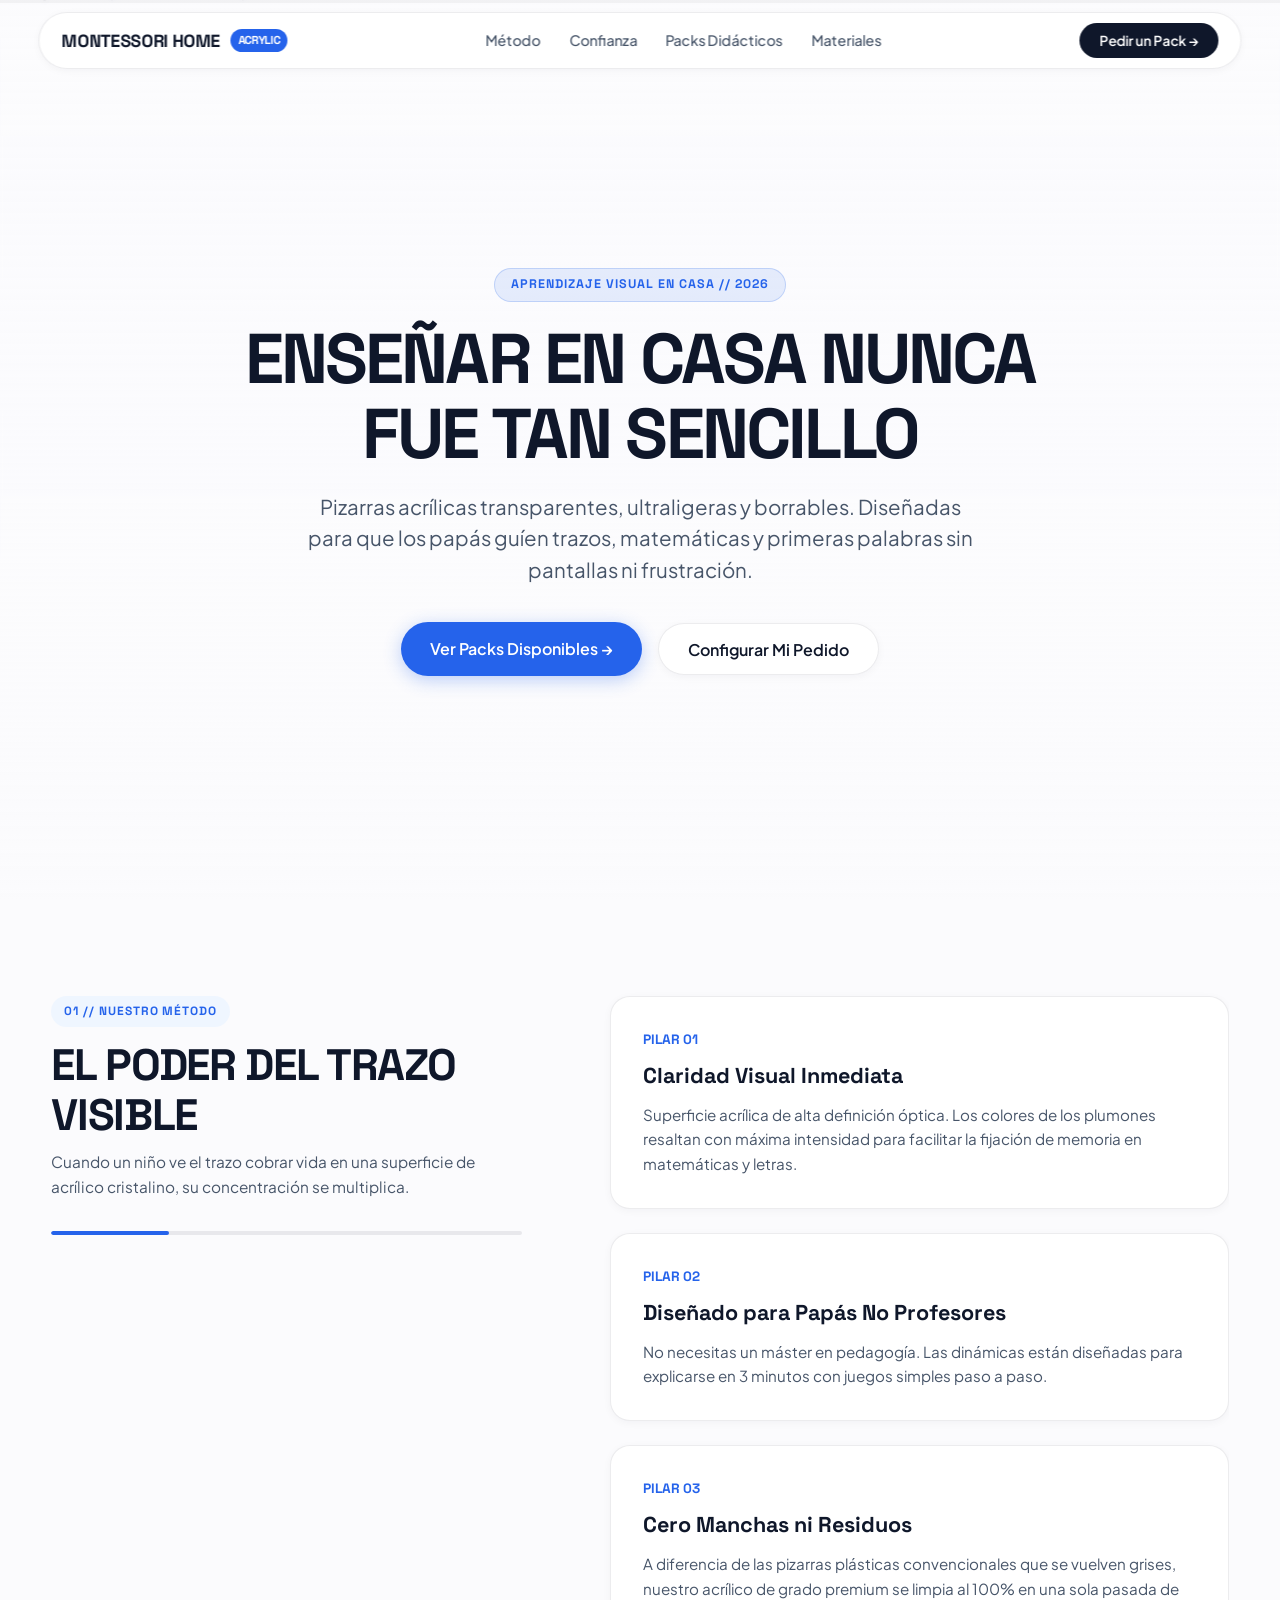
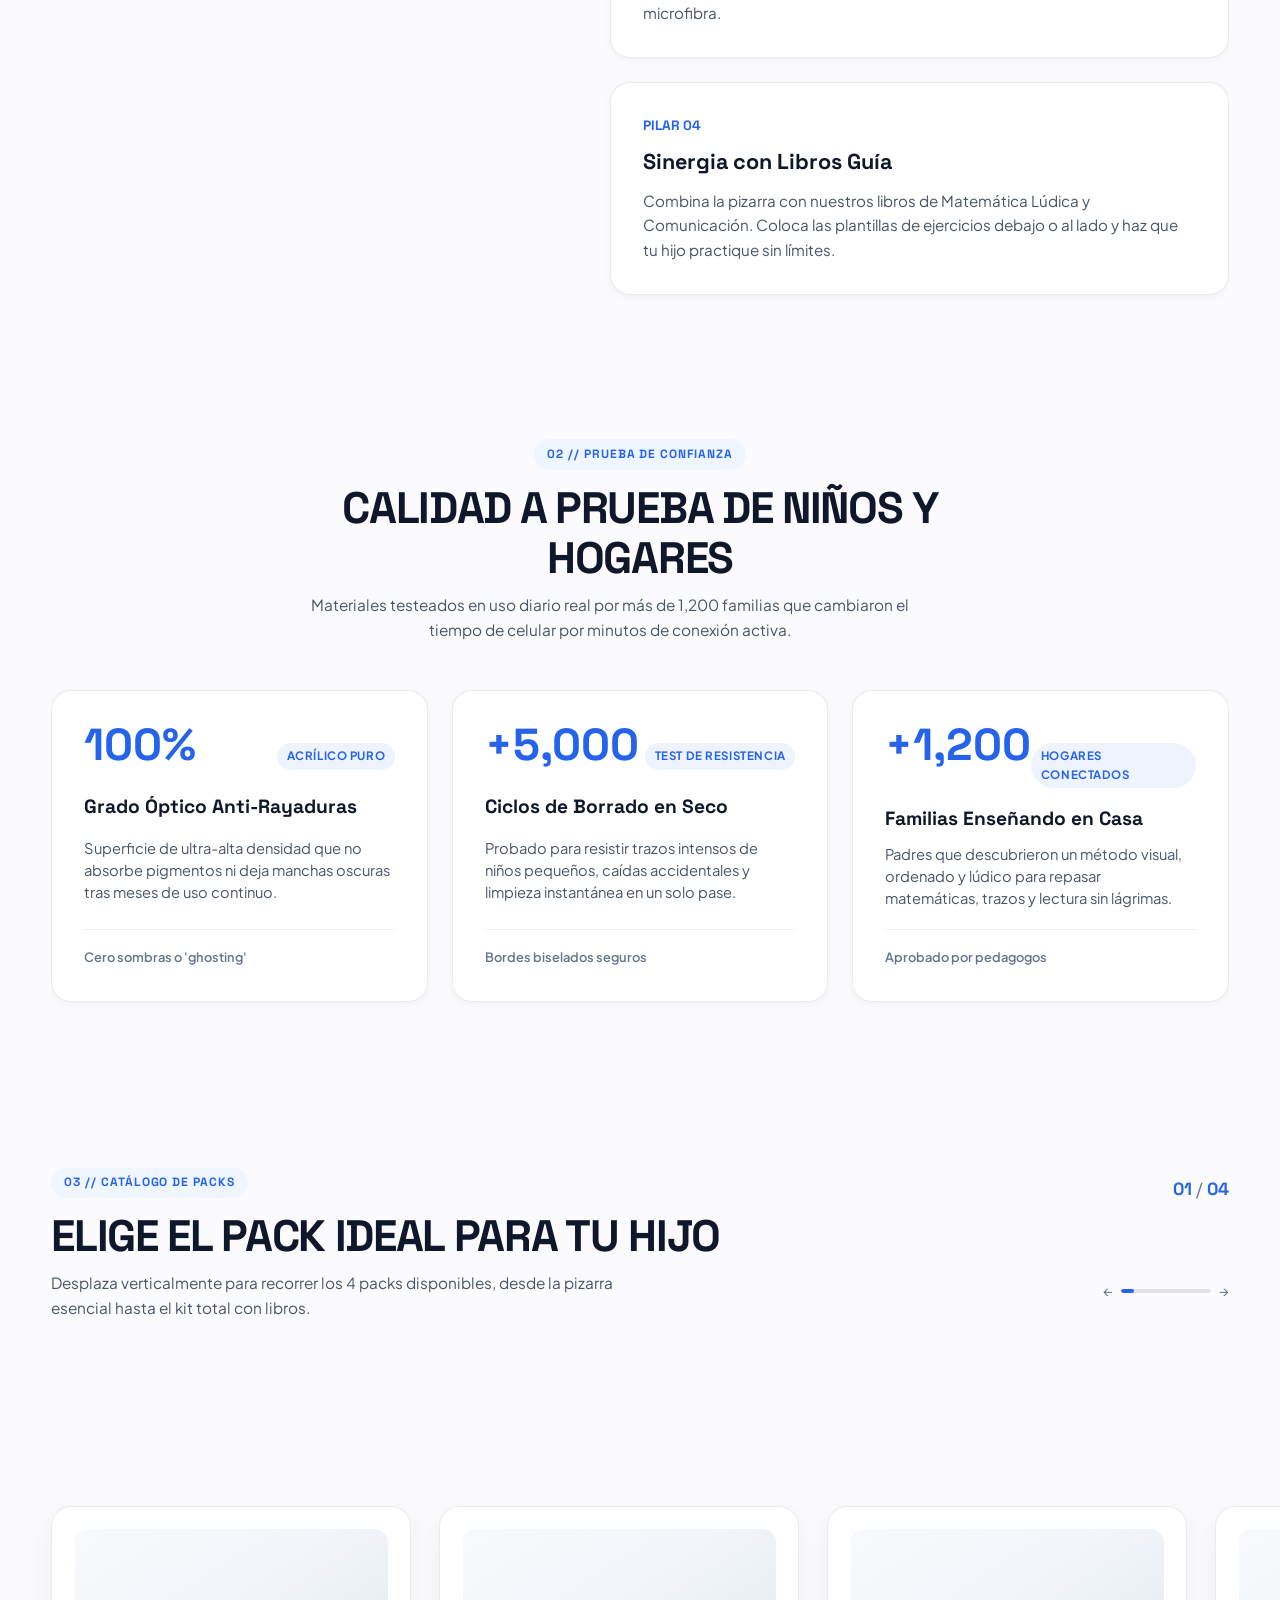
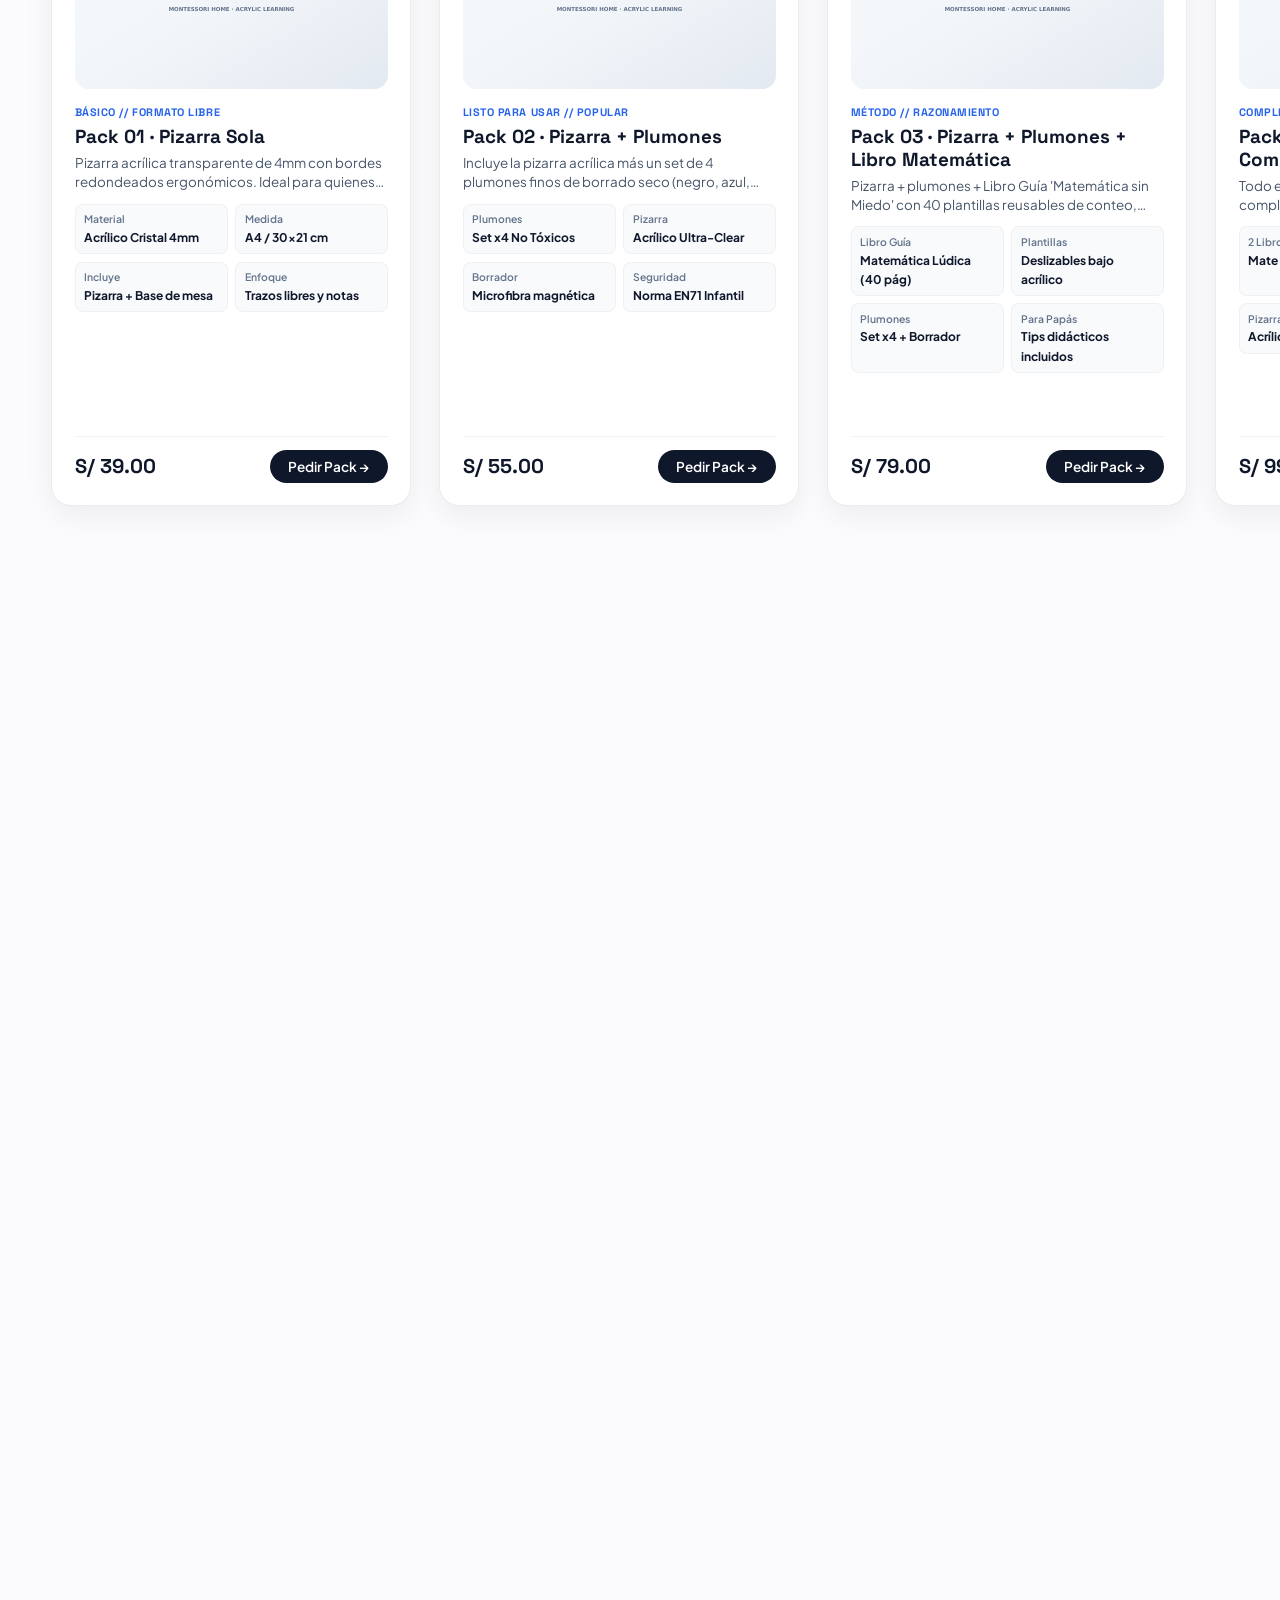
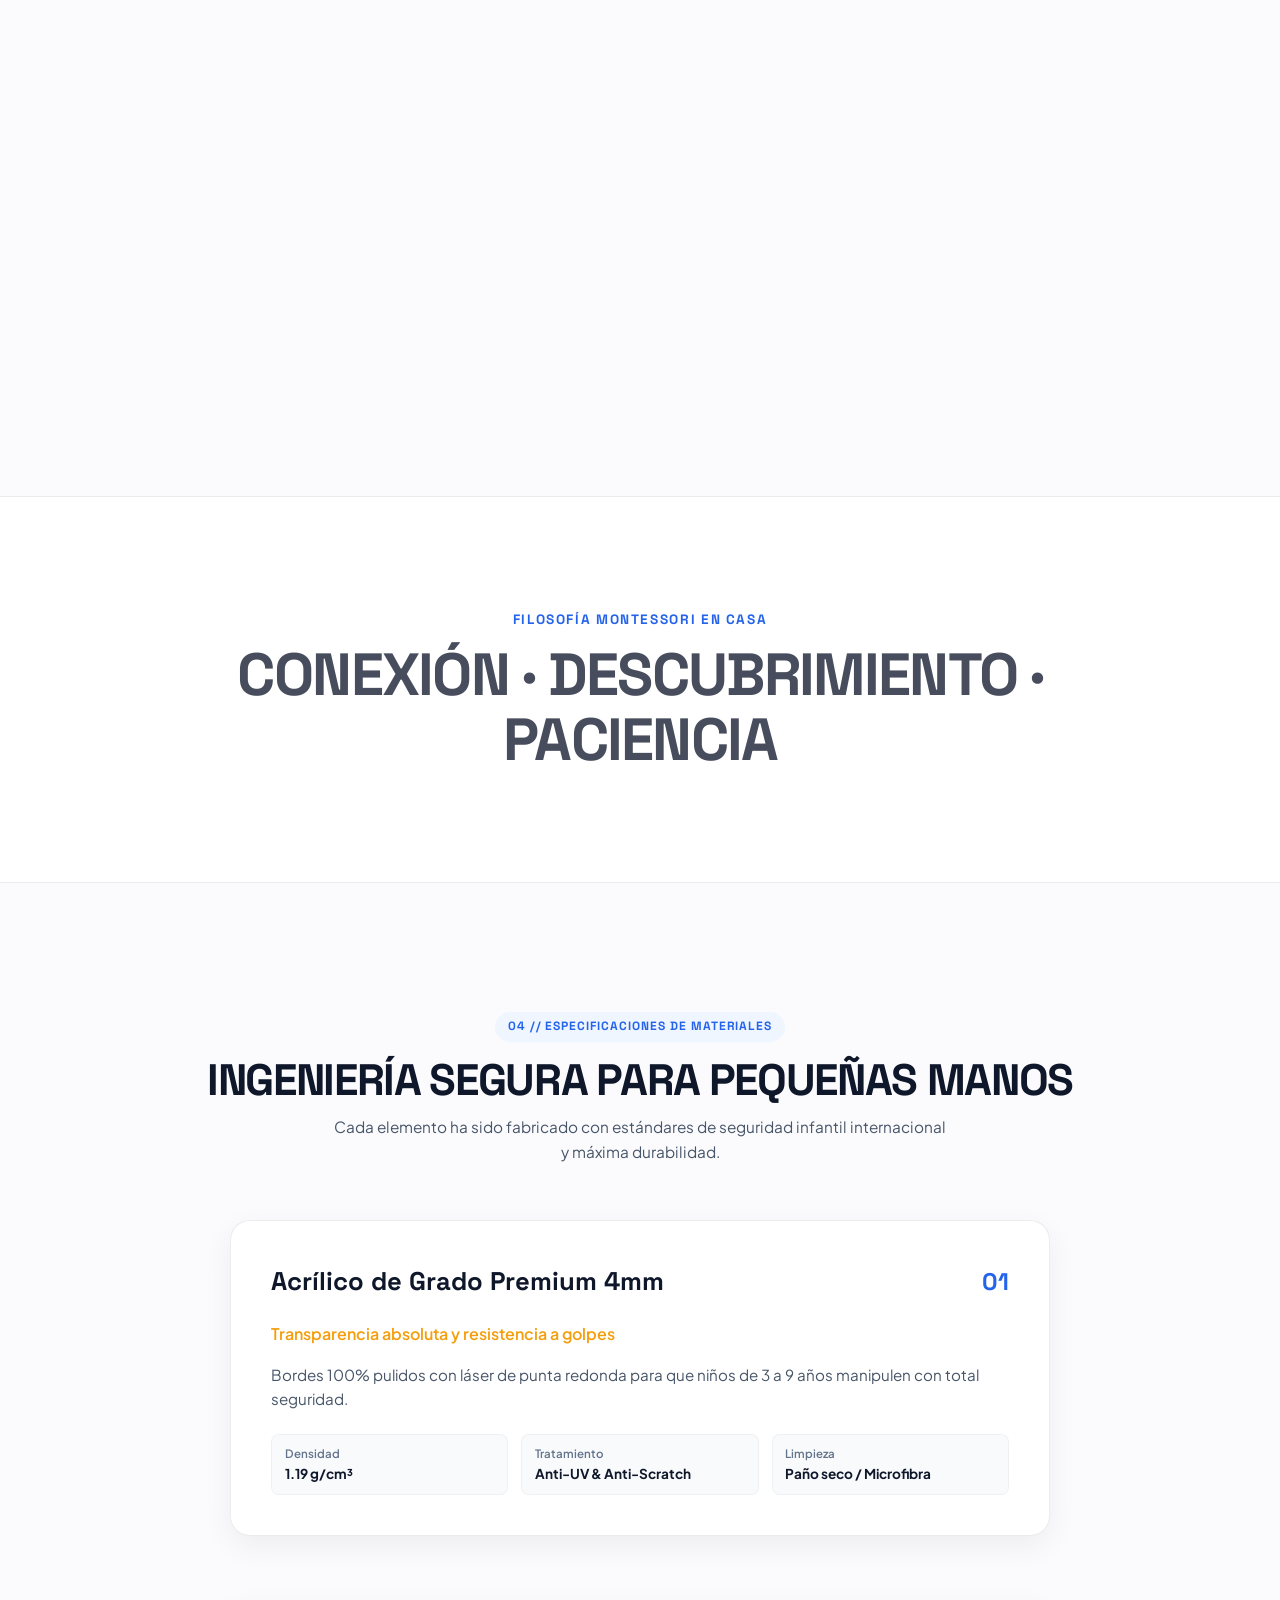
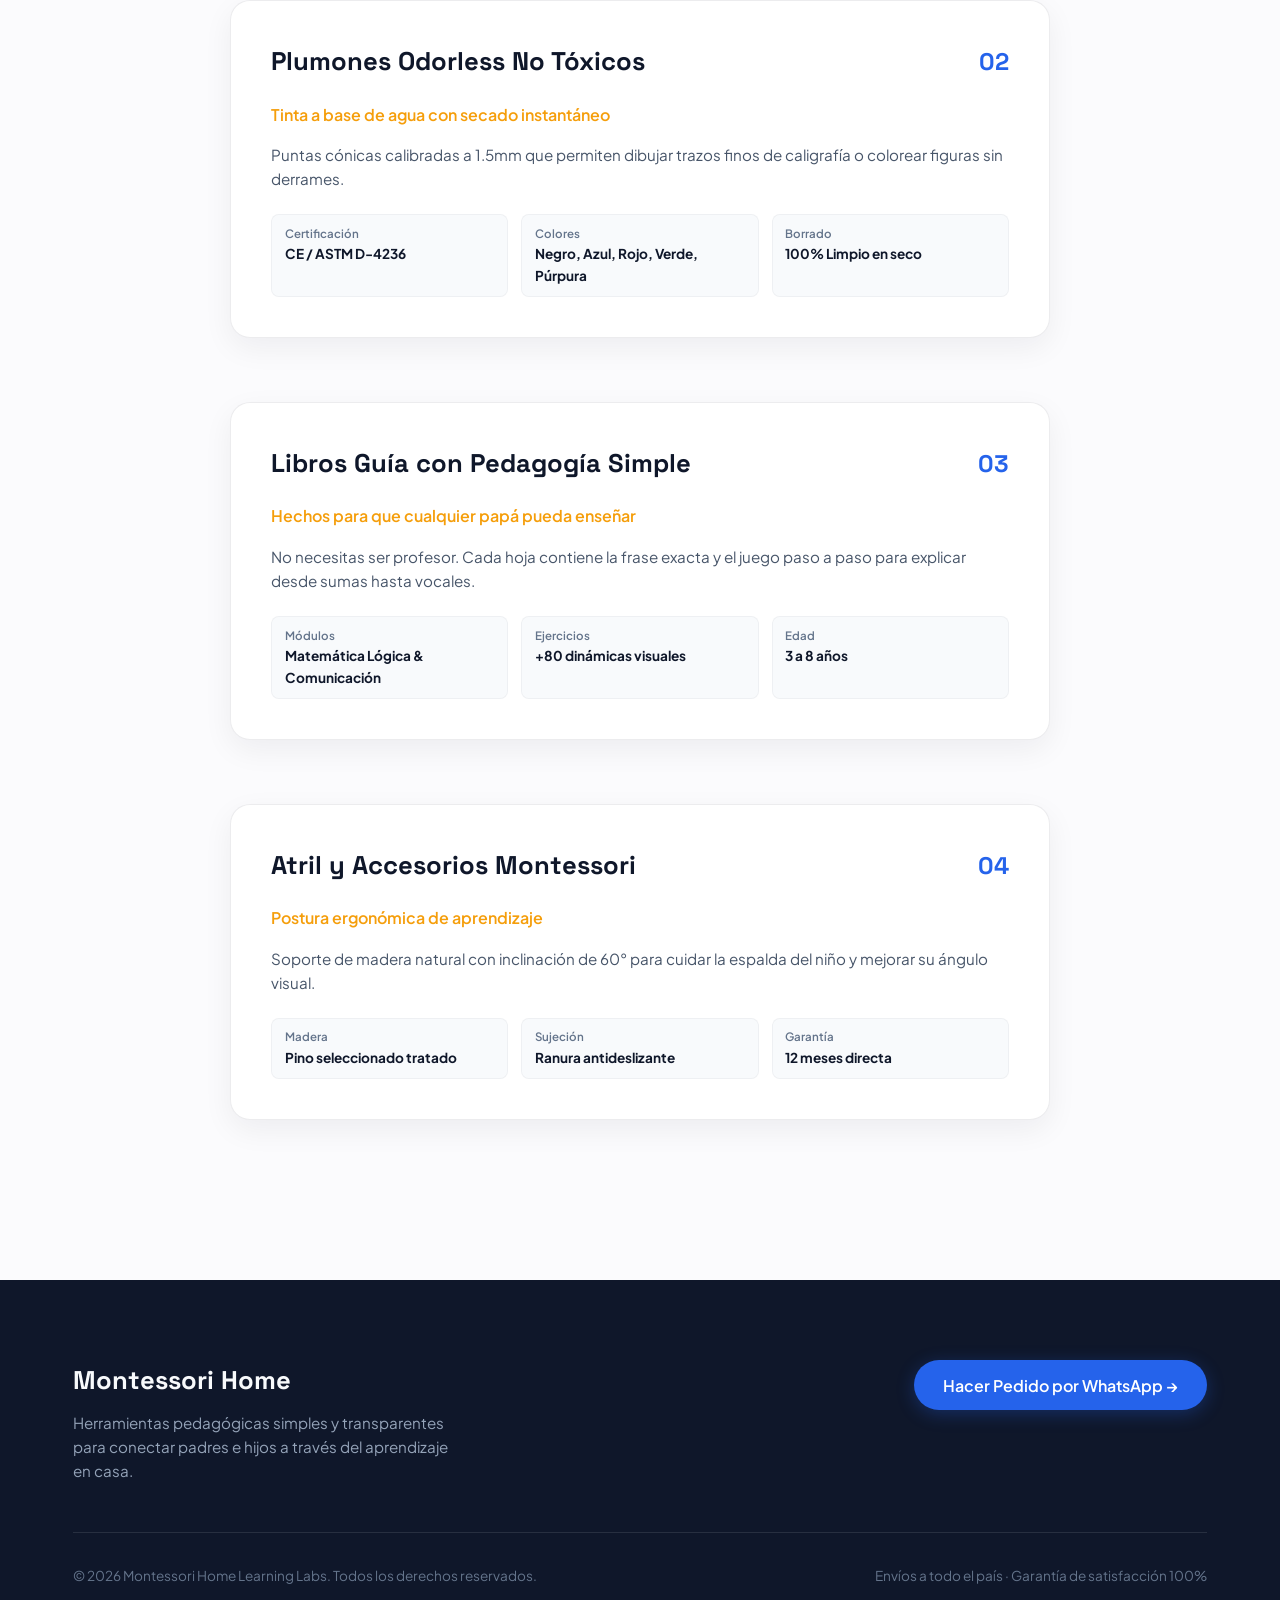
==== 01-pizarras-kids-learning/index.html @ e37d85ba "feat: add scrollytelling demos and clean showroom catalog" ====
<!DOCTYPE html>
<html lang="es" class="lenis lenis-smooth">
<head>
  <meta charset="UTF-8" />
  <meta name="viewport" content="width=device-width, initial-scale=1.0" />
  <title>Montessori Home · Pizarras Acrílicas y Libros Didácticos para Niños</title>
  <meta name="description" content="Pizarras acrílicas transparentes y borrables con plumones y libros de matemática y comunicación para que papás enseñen a sus hijos en casa de forma fácil y divertida." />
  <!-- Prevención crítica de FOUC para modales flotantes -->
  <style>
    .config-modal:not(.is-active) {
      display: none !important;
      visibility: hidden !important;
      opacity: 0 !important;
      pointer-events: none !important;
    }
  </style>
  <script type="module" crossorigin src="./assets/index-EQf7r_Uq.js"></script>
  <link rel="stylesheet" crossorigin href="./assets/index-CaHXuudS.css">
</head>
<body>
  <!-- Micro Progress Bar -->
  <div class="header-progress-container">
    <div id="header-progress-bar" class="header-progress-bar"></div>
  </div>

  <!-- Header Flotante Acrylic Glass -->
  <header class="site-header">
    <div class="header-inner">
      <a href="#" class="brand-logo">
        <span>MONTESSORI HOME</span>
        <span class="logo-badge">ACRYLIC</span>
      </a>
      <nav class="nav-links">
        <a href="#manifesto-section">Método</a>
        <a href="#proof-section">Confianza</a>
        <a href="#showcase-wrapper">Packs Didácticos</a>
        <a href="#stacking-section">Materiales</a>
      </nav>
      <div class="header-actions">
        <button class="cta-button open-config-btn">
          <span class="btn-text-desktop">Pedir un Pack &rarr;</span>
          <span class="btn-text-mobile">Packs</span>
        </button>
      </div>
    </div>
  </header>

  <main>
    <!-- BLOQUE 1: Hero Full-Bleed con Parallax Luminoso -->
    <section id="hero-section" class="hero-section">
      <div class="hero-backdrop">
        <img
          id="hero-bg-img"
          src="https://images.unsplash.com/photo-1503676260728-1c00da094a0b?auto=format&fit=crop&w=1800&q=85"
          data-wiki-query="Montessori children learning whiteboard drawing"
          alt="Padres y niños aprendiendo con pizarras acrílicas didácticas"
          class="hero-bg-img"
          loading="eager"
          fetchpriority="high"
          decoding="async"
        />
        <div class="hero-gradient-overlay"></div>
      </div>
      <div class="hero-content">
        <span class="hero-badge">APRENDIZAJE VISUAL EN CASA // 2026</span>
        <h1 class="hero-title">ENSEÑAR EN CASA NUNCA FUE TAN SENCILLO</h1>
        <p class="hero-subtitle">
          Pizarras acrílicas transparentes, ultraligeras y borrables. Diseñadas para que los papás guíen trazos, matemáticas y primeras palabras sin pantallas ni frustración.
        </p>
        <div class="hero-actions">
          <a href="#showcase-wrapper" class="btn-primary">Ver Packs Disponibles &rarr;</a>
          <button class="btn-secondary open-config-btn">Configurar Mi Pedido</button>
        </div>
      </div>
    </section>

    <!-- BLOQUE 2: Sticky Split Manifesto -->
    <section id="manifesto-section" class="manifesto-section">
      <div class="manifesto-sticky-col">
        <span class="section-tag">01 // NUESTRO MÉTODO</span>
        <h2 class="section-title">EL PODER DEL TRAZO VISIBLE</h2>
        <p class="section-desc">
          Cuando un niño ve el trazo cobrar vida en una superficie de acrílico cristalino, su concentración se multiplica.
        </p>
        <div class="indicator-bar"><div class="indicator-fill"></div></div>
      </div>
      <div class="manifesto-scroll-col" id="manifesto-cards-container">
        <article class="manifesto-card">
          <div class="manifesto-card-num">PILAR 01</div>
          <h3 class="manifesto-card-title">Claridad Visual Inmediata</h3>
          <p class="manifesto-card-desc">
            Superficie acrílica de alta definición óptica. Los colores de los plumones resaltan con máxima intensidad para facilitar la fijación de memoria en matemáticas y letras.
          </p>
        </article>
        <article class="manifesto-card">
          <div class="manifesto-card-num">PILAR 02</div>
          <h3 class="manifesto-card-title">Diseñado para Papás No Profesores</h3>
          <p class="manifesto-card-desc">
            No necesitas un máster en pedagogía. Las dinámicas están diseñadas para explicarse en 3 minutos con juegos simples paso a paso.
          </p>
        </article>
        <article class="manifesto-card">
          <div class="manifesto-card-num">PILAR 03</div>
          <h3 class="manifesto-card-title">Cero Manchas ni Residuos</h3>
          <p class="manifesto-card-desc">
            A diferencia de las pizarras plásticas convencionales que se vuelven grises, nuestro acrílico de grado premium se limpia al 100% en una sola pasada de microfibra.
          </p>
        </article>
        <article class="manifesto-card">
          <div class="manifesto-card-num">PILAR 04</div>
          <h3 class="manifesto-card-title">Sinergia con Libros Guía</h3>
          <p class="manifesto-card-desc">
            Combina la pizarra con nuestros libros de Matemática Lúdica y Comunicación. Coloca las plantillas de ejercicios debajo o al lado y haz que tu hijo practique sin límites.
          </p>
        </article>
      </div>
    </section>

    <!-- BLOQUE 3: Demostración Empírica / Prueba de Verdad -->
    <section id="proof-section" class="proof-section">
      <div class="proof-container">
        <div class="proof-header">
          <span class="section-tag">02 // PRUEBA DE CONFIANZA</span>
          <h2 class="section-title">CALIDAD A PRUEBA DE NIÑOS Y HOGARES</h2>
          <p class="section-desc">
            Materiales testeados en uso diario real por más de 1,200 familias que cambiaron el tiempo de celular por minutos de conexión activa.
          </p>
        </div>
        <div class="proof-grid" id="proof-cards-container">
          <!-- Inyectado dinámicamente desde showcase-data.ts -->
        </div>
      </div>
    </section>

    <!-- BLOQUE 4: Virtual Horizontal Showcase -->
    <section id="showcase-section" class="showcase-section">
      <div class="showcase-header">
        <div class="showcase-header-top">
          <span class="section-tag">03 // CATÁLOGO DE PACKS</span>
          <div class="showcase-counter">
            <span id="showcase-counter-current">01</span>
            <span class="showcase-counter-divider">/</span>
            <span class="showcase-counter-total">04</span>
          </div>
        </div>
        <h2 class="section-title">ELIGE EL PACK IDEAL PARA TU HIJO</h2>
        <div class="showcase-instruction">
          <p class="section-desc">Desplaza verticalmente para recorrer los 4 packs disponibles, desde la pizarra esencial hasta el kit total con libros.</p>
          <div class="showcase-drag-hint">
            <span class="hint-arrow">&larr;</span>
            <span class="hint-track"><span id="showcase-progress-pill"></span></span>
            <span class="hint-arrow">&rarr;</span>
          </div>
        </div>
      </div>
      <div id="showcase-wrapper" class="showcase-wrapper">
        <div id="showcase-track" class="showcase-track">
          <!-- Inyectado dinámicamente desde showcase-data.ts -->
        </div>
      </div>
    </section>

    <!-- BLOQUE 5: Kinetic Zoom Interlude -->
    <section id="zoom-section" class="zoom-section">
      <div class="zoom-container">
        <p class="zoom-tagline">FILOSOFÍA MONTESSORI EN CASA</p>
        <h2 id="zoom-title" class="zoom-title">CONEXIÓN &middot; DESCUBRIMIENTO &middot; PACIENCIA</h2>
      </div>
    </section>

    <!-- BLOQUE 6: Cascading Stacking Cards -->
    <section id="stacking-section" class="stacking-cards-section">
      <div class="stacking-header">
        <span class="section-tag">04 // ESPECIFICACIONES DE MATERIALES</span>
        <h2 class="section-title">INGENIERÍA SEGURA PARA PEQUEÑAS MANOS</h2>
        <p class="section-desc" style="margin: 0.6rem auto 0;">
          Cada elemento ha sido fabricado con estándares de seguridad infantil internacional y máxima durabilidad.
        </p>
      </div>
      <div class="stacking-container" id="stacking-container">
        <!-- Inyectado dinámicamente desde showcase-data.ts con --i -->
      </div>
    </section>
  </main>

  <!-- BLOQUE 7: Footer Cinético -->
  <footer class="site-footer">
    <div class="footer-inner">
      <div class="footer-top">
        <div class="footer-brand">
          <h3>Montessori Home</h3>
          <p>Herramientas pedagógicas simples y transparentes para conectar padres e hijos a través del aprendizaje en casa.</p>
        </div>
        <div class="footer-cta">
          <button class="btn-primary open-config-btn">Hacer Pedido por WhatsApp &rarr;</button>
        </div>
      </div>
      <div class="footer-bottom">
        <p>&copy; 2026 Montessori Home Learning Labs. Todos los derechos reservados.</p>
        <p>Envíos a todo el país · Garantía de satisfacción 100%</p>
      </div>
    </div>
  </footer>

  <!-- Modal Accesible con Anti-Scroll Bleed -->
  <div id="config-modal" class="config-modal" role="dialog" aria-modal="true" data-lenis-prevent>
    <div class="modal-backdrop"></div>
    <div class="modal-panel">
      <button id="modal-close-btn" class="modal-close" aria-label="Cerrar">&times;</button>
      <div class="modal-body">
        <span class="section-tag">PEDIDO DIRECTO // ATENCIÓN RÁPIDA</span>
        <h3 class="modal-title">Selecciona tu Pack de Pizarras</h3>
        <p class="modal-desc">Te atenderemos directamente por WhatsApp para coordinar tu envío y resolver cualquier duda pedagógica.</p>
        
        <div id="pack-select-grid" class="pack-select-grid">
          <!-- Opciones inyectadas dinámicamente -->
        </div>

        <a id="modal-whatsapp-link" href="#" target="_blank" rel="noopener noreferrer" class="modal-whatsapp-btn">
          <svg width="20" height="20" viewBox="0 0 24 24" fill="currentColor">
            <path d="M12.031 6.172c-3.181 0-5.767 2.586-5.768 5.766-.001 1.298.38 2.27 1.019 3.287l-.582 2.128 2.182-.573c.978.58 1.911.928 3.145.929 3.178 0 5.767-2.587 5.768-5.766 0-3.18-2.587-5.771-5.764-5.771zm3.392 8.244c-.144.405-.837.774-1.17.824-.299.045-.677.063-1.092-.069-.252-.08-.575-.187-.988-.365-1.739-.751-2.874-2.502-2.961-2.617-.087-.116-.708-.94-.708-1.793s.448-1.273.607-1.446c.159-.173.346-.217.462-.217l.332.006c.106.005.249-.04.39.298.144.347.491 1.2.534 1.288.043.088.072.188.014.304-.058.116-.087.188-.173.289l-.26.304c-.087.086-.177.18-.076.354.101.174.449.741.964 1.201.662.591 1.221.774 1.394.86.174.086.275.072.376-.044.101-.116.433-.506.549-.68.116-.173.231-.145.39-.086s1.011.477 1.184.564.289.13.332.203c.043.072.043.419-.101.824z"/>
          </svg>
          Confirmar Pedido por WhatsApp
        </a>
      </div>
    </div>
  </div>

</body>
</html>
---- 01-pizarras-kids-learning/assets/index-CaHXuudS.css ----
@import"https://fonts.googleapis.com/css2?family=Plus+Jakarta+Sans:wght@400;500;600;700;800&family=Space+Grotesk:wght@500;700&display=swap";:root{--bg-main: #fbfbfd;--bg-surface: #ffffff;--bg-surface-translucent: rgba(255, 255, 255, .82);--bg-surface-elevated: #f4f6fb;--text-primary: #0f172a;--text-secondary: #475569;--text-muted: #64748b;--text-inverse: #ffffff;--border-subtle: rgba(15, 23, 42, .08);--border-glass: rgba(255, 255, 255, .8);--border-focus: #2563eb;--accent-primary: #2563eb;--accent-primary-hover: #1d4ed8;--accent-secondary: #f59e0b;--accent-light: #eff6ff;--shadow-sm: 0 2px 8px rgba(15, 23, 42, .04);--shadow-md: 0 10px 30px rgba(15, 23, 42, .06);--shadow-lg: 0 20px 45px rgba(15, 23, 42, .09);--shadow-acrylic: 0 12px 35px rgba(37, 99, 235, .08), 0 1px 3px rgba(0, 0, 0, .05);--font-sans: "Plus Jakarta Sans", system-ui, -apple-system, sans-serif;--font-display: "Space Grotesk", "Plus Jakarta Sans", sans-serif;--radius-sm: 8px;--radius-md: 14px;--radius-lg: 20px;--radius-full: 9999px;--transition-smooth: cubic-bezier(.16, 1, .3, 1)}[data-theme=dark]{--bg-main: #0a0d14;--bg-surface: #111827;--bg-surface-translucent: rgba(17, 24, 39, .85);--bg-surface-elevated: #1e293b;--text-primary: #f8fafc;--text-secondary: #94a3b8;--text-muted: #64748b;--border-subtle: rgba(255, 255, 255, .1);--shadow-md: 0 10px 30px rgba(0, 0, 0, .4)}*,*:before,*:after{box-sizing:border-box;margin:0;padding:0}html,body{width:100%;max-width:100%;overflow-x:clip;position:relative;background-color:var(--bg-main);color:var(--text-primary);font-family:var(--font-sans);font-size:16px;line-height:1.6;-webkit-font-smoothing:antialiased;-moz-osx-font-smoothing:grayscale}main,header,footer,section{width:100%;max-width:100%;overflow-x:clip;position:relative}div,section,article,header,nav,main,footer{min-width:0}img{max-width:100%;height:auto;display:block}a{color:inherit;text-decoration:none}button{font-family:inherit;cursor:pointer;border:none;background:none}.header-progress-container{position:fixed;top:0;left:0;width:100%;height:3px;background:#0000000a;z-index:1000}.header-progress-bar{height:100%;width:0%;background:linear-gradient(90deg,var(--accent-primary),#60a5fa);transition:width .05s linear}.site-header{position:fixed;top:12px;left:50%;transform:translate(-50%);width:min(94%,1240px);z-index:900;background:var(--bg-surface-translucent);backdrop-filter:blur(14px);-webkit-backdrop-filter:blur(14px);border:1px solid var(--border-subtle);border-radius:var(--radius-full);box-shadow:var(--shadow-sm);padding:.65rem 1.4rem;transition:all .3s ease}.header-inner{display:flex;align-items:center;justify-content:space-between;gap:1rem}.brand-logo{display:flex;align-items:center;gap:.6rem;font-family:var(--font-display);font-weight:700;font-size:1.1rem;letter-spacing:-.02em;color:var(--text-primary)}.logo-badge{background:var(--accent-primary);color:#fff;font-size:.72rem;font-weight:800;padding:.15rem .5rem;border-radius:var(--radius-full)}.nav-links{display:flex;align-items:center;gap:1.8rem}.nav-links a{font-size:.9rem;font-weight:500;color:var(--text-secondary);transition:color .2s ease}.nav-links a:hover{color:var(--accent-primary)}.cta-button{background:var(--text-primary);color:var(--text-inverse);padding:.55rem 1.25rem;border-radius:var(--radius-full);font-size:.86rem;font-weight:600;transition:all .2s ease;white-space:nowrap}.cta-button:hover{background:var(--accent-primary);transform:translateY(-1px)}.btn-text-mobile{display:none}.section-tag{display:inline-block;font-family:var(--font-display);font-size:.75rem;font-weight:700;letter-spacing:.08em;text-transform:uppercase;color:var(--accent-primary);background:var(--accent-light);padding:.35rem .8rem;border-radius:var(--radius-full);margin-bottom:.8rem}.section-title{font-family:var(--font-display);font-size:clamp(1.8rem,3.5vw,2.75rem);font-weight:700;line-height:1.15;letter-spacing:-.03em;color:var(--text-primary)}.section-desc{font-size:clamp(.95rem,1.2vw,1.1rem);color:var(--text-secondary);max-width:620px;margin-top:.6rem}.hero-section{position:relative;min-height:100vh;min-height:100dvh;display:flex;align-items:center;justify-content:center;padding:clamp(6rem,12vh,8rem) 1.5rem 4rem;overflow:hidden}.hero-backdrop{position:absolute;top:0;right:0;bottom:0;left:0;z-index:1;overflow:hidden}.hero-bg-img{width:100%;height:100%;object-fit:cover;transform:scale(1.05)}.hero-gradient-overlay{position:absolute;top:0;right:0;bottom:0;left:0;background:linear-gradient(to bottom,#fbfbfdd9,#fbfbfdb8 40%,#fbfbfdf5 85%,#fbfbfd);-webkit-backdrop-filter:blur(2px);backdrop-filter:blur(2px)}.hero-content{position:relative;z-index:2;max-width:860px;text-align:center;margin:0 auto}.hero-badge{display:inline-block;font-family:var(--font-display);font-size:.78rem;font-weight:700;letter-spacing:.08em;color:var(--accent-primary);background:#2563eb1a;border:1px solid rgba(37,99,235,.2);padding:.4rem 1rem;border-radius:var(--radius-full);margin-bottom:1.25rem}.hero-title{font-family:var(--font-display);font-size:clamp(2.3rem,5.5vw,4.4rem);font-weight:800;line-height:1.06;letter-spacing:-.04em;color:var(--text-primary);margin-bottom:1.25rem;-webkit-hyphens:none;hyphens:none;word-break:normal}.hero-subtitle{font-size:clamp(1.05rem,1.6vw,1.28rem);color:var(--text-secondary);line-height:1.55;max-width:680px;margin:0 auto 2.2rem}.hero-actions{display:flex;align-items:center;justify-content:center;gap:1rem;flex-wrap:wrap}.btn-primary{display:inline-flex;align-items:center;gap:.5rem;background:var(--accent-primary);color:#fff;padding:.9rem 1.8rem;border-radius:var(--radius-full);font-size:1rem;font-weight:600;box-shadow:0 4px 18px #2563eb4d;transition:all .2s ease}.btn-primary:hover{background:var(--accent-primary-hover);transform:translateY(-2px);box-shadow:0 8px 24px #2563eb66}.btn-secondary{display:inline-flex;align-items:center;background:var(--bg-surface);color:var(--text-primary);border:1px solid var(--border-subtle);padding:.9rem 1.8rem;border-radius:var(--radius-full);font-size:1rem;font-weight:600;box-shadow:var(--shadow-sm);transition:all .2s ease}.btn-secondary:hover{border-color:var(--text-primary);transform:translateY(-2px)}.manifesto-section{width:min(92%,1240px);margin:4rem auto;display:grid;grid-template-columns:1fr 1.25fr;gap:clamp(2rem,5vw,4rem);padding:2rem 0}.manifesto-sticky-col{position:sticky;top:100px;height:fit-content;padding-right:1.5rem}.indicator-bar{width:100%;height:4px;background:#0f172a14;border-radius:var(--radius-full);margin-top:2rem;overflow:hidden}.indicator-fill{width:25%;height:100%;background:var(--accent-primary);border-radius:var(--radius-full);transition:width .1s ease-out}.manifesto-scroll-col{display:flex;flex-direction:column;gap:1.5rem}.manifesto-card{background:var(--bg-surface);border:1px solid var(--border-subtle);border-radius:var(--radius-lg);padding:clamp(1.5rem,2.5vw,2.2rem);box-shadow:var(--shadow-sm);transition:transform .3s ease,box-shadow .3s ease}.manifesto-card:hover{transform:translateY(-3px);box-shadow:var(--shadow-md)}.manifesto-card-num{font-family:var(--font-display);font-size:.85rem;font-weight:700;color:var(--accent-primary);margin-bottom:.5rem}.manifesto-card-title{font-family:var(--font-display);font-size:1.35rem;font-weight:700;color:var(--text-primary);margin-bottom:.6rem}.manifesto-card-desc{font-size:.95rem;color:var(--text-secondary);line-height:1.6}.proof-section{width:min(92%,1240px);margin:5rem auto;padding:2rem 0}.proof-header{text-align:center;max-width:680px;margin:0 auto 3rem}.proof-grid{display:grid;grid-template-columns:repeat(auto-fit,minmax(min(100%,300px),1fr));gap:1.5rem}.proof-card{background:var(--bg-surface);border:1px solid var(--border-subtle);border-radius:var(--radius-lg);padding:2rem;box-shadow:var(--shadow-sm);display:flex;flex-direction:column;justify-content:space-between;transition:transform .3s ease}.proof-card:hover{transform:translateY(-4px);box-shadow:var(--shadow-acrylic)}.proof-metric-top{display:flex;align-items:baseline;justify-content:space-between;margin-bottom:1rem}.proof-number{font-family:var(--font-display);font-size:clamp(2.2rem,3.5vw,3rem);font-weight:800;color:var(--accent-primary);line-height:1}.proof-badge{font-size:.72rem;font-weight:700;letter-spacing:.05em;background:#2563eb14;color:var(--accent-primary);padding:.25rem .6rem;border-radius:var(--radius-full)}.proof-card-title{font-family:var(--font-display);font-size:1.2rem;font-weight:700;margin-bottom:.5rem}.proof-card-desc{font-size:.92rem;color:var(--text-secondary);line-height:1.5;margin-bottom:1.25rem}.proof-card-footer{border-top:1px solid rgba(15,23,42,.06);padding-top:.8rem}.proof-footer-tag{font-size:.8rem;font-weight:600;color:var(--text-muted)}.showcase-section{width:100%;padding-top:clamp(3rem,6vh,5rem);position:relative}.showcase-header{width:min(92%,1240px);margin:0 auto clamp(2rem,4vh,3.5rem)}.showcase-header-top{display:flex;align-items:center;justify-content:space-between}.showcase-counter{font-family:var(--font-display);font-size:1.1rem;font-weight:700;color:var(--accent-primary);display:flex;align-items:center;gap:.25rem}.showcase-counter-divider{color:var(--text-muted);font-weight:400}.showcase-instruction{display:flex;align-items:center;justify-content:space-between;gap:1rem;flex-wrap:wrap}.showcase-drag-hint{display:inline-flex;align-items:center;gap:.5rem}.hint-track{width:90px;height:4px;background:#0f172a1a;border-radius:var(--radius-full);overflow:hidden;position:relative}#showcase-progress-pill{position:absolute;left:0;top:0;height:100%;width:25%;background:var(--accent-primary);border-radius:var(--radius-full);transition:width .1s linear}.hint-arrow{font-size:.85rem;color:var(--text-muted)}.showcase-wrapper{position:relative;min-height:100vh;min-height:100dvh;display:flex;align-items:center;justify-content:center;padding:1.5rem 0;overflow:hidden}.showcase-track{display:flex;gap:1.75rem;padding-left:max(4vw,calc((100vw - 1240px)/2));padding-right:clamp(4rem,16vw,15rem);will-change:transform}.showcase-card{flex:0 0 clamp(290px,30vw,360px);background:var(--bg-surface);border:1px solid var(--border-subtle);border-radius:var(--radius-lg);padding:1.4rem;box-shadow:var(--shadow-md);display:flex;flex-direction:column;height:clamp(490px,78vh,600px);transition:transform .25s ease}.showcase-card:hover{transform:translateY(-4px)}.card-media{width:100%;height:clamp(120px,18vh,160px);border-radius:var(--radius-md);overflow:hidden;background:#f1f5f9;margin-bottom:.9rem}.showcase-card-img{width:100%;height:100%;object-fit:cover}.card-body{display:flex;flex-direction:column;flex:1}.card-badge{font-family:var(--font-display);font-size:.68rem;font-weight:700;letter-spacing:.05em;color:var(--accent-primary);margin-bottom:.3rem}.card-title{font-family:var(--font-display);font-size:1.18rem;font-weight:700;line-height:1.2;margin-bottom:.35rem}.card-desc{font-size:.84rem;color:var(--text-secondary);line-height:1.4;display:-webkit-box;-webkit-line-clamp:2;-webkit-box-orient:vertical;overflow:hidden;margin-bottom:.75rem}.card-specs-container{display:grid;grid-template-columns:repeat(auto-fit,minmax(min(100%,115px),1fr));gap:.45rem;margin-bottom:.75rem}.spec-box{background:#f8fafc;border:1px solid rgba(15,23,42,.04);padding:.4rem .55rem;border-radius:var(--radius-sm)}.spec-box-label{display:block;font-size:.65rem;font-weight:600;color:var(--text-muted)}.spec-box-val{display:block;font-size:.75rem;font-weight:700;color:var(--text-primary)}.card-footer-row{margin-top:auto;display:flex;align-items:center;justify-content:space-between;padding-top:.8rem;border-top:1px solid rgba(15,23,42,.06)}.card-price{font-family:var(--font-display);font-size:1.25rem;font-weight:800;color:var(--text-primary)}.card-btn{background:var(--text-primary);color:#fff;padding:.5rem 1.15rem;border-radius:var(--radius-full);font-size:.85rem;font-weight:600;transition:background .2s ease}.card-btn:hover{background:var(--accent-primary)}.zoom-section{width:100%;padding:7rem 1.5rem;background:#fff;border-top:1px solid var(--border-subtle);border-bottom:1px solid var(--border-subtle);text-align:center;overflow:hidden}.zoom-container{max-width:900px;margin:0 auto}.zoom-tagline{font-family:var(--font-display);font-size:.85rem;font-weight:700;letter-spacing:.12em;color:var(--accent-primary);margin-bottom:.8rem}.zoom-title{font-family:var(--font-display);font-size:clamp(1.8rem,4.5vw,3.6rem);font-weight:800;line-height:1.1;letter-spacing:-.03em;color:var(--text-primary);will-change:transform,opacity}.stacking-cards-section{width:min(92%,1240px);margin:6rem auto;padding:2rem 0}.stacking-header{text-align:center;margin-bottom:3.5rem}.stacking-container{display:flex;flex-direction:column;gap:2rem;max-width:820px;margin:0 auto}.stack-card{position:sticky;top:calc(100px + var(--i, 0) * 25px);background:var(--bg-surface);border:1px solid var(--border-subtle);border-radius:var(--radius-lg);padding:clamp(1.8rem,3.5vw,2.5rem);box-shadow:var(--shadow-md);margin-bottom:2rem}.stack-card-header{display:flex;align-items:baseline;justify-content:space-between;margin-bottom:.8rem}.stack-card-num{font-family:var(--font-display);font-size:1.5rem;font-weight:800;color:var(--accent-primary)}.stack-card-title{font-family:var(--font-display);font-size:clamp(1.3rem,2vw,1.7rem);font-weight:700;color:var(--text-primary);margin-bottom:.4rem}.stack-card-tagline{font-size:1rem;color:var(--accent-secondary);font-weight:600;margin-bottom:1rem}.stack-card-highlight{font-size:.95rem;color:var(--text-secondary);line-height:1.6;margin-bottom:1.4rem}.stack-specs-grid{display:grid;grid-template-columns:repeat(auto-fit,minmax(min(100%,160px),1fr));gap:.8rem}.stack-spec-item{background:#f8fafc;padding:.6rem .8rem;border-radius:var(--radius-sm);border:1px solid rgba(15,23,42,.04)}.stack-spec-label{display:block;font-size:.72rem;font-weight:600;color:var(--text-muted)}.stack-spec-val{display:block;font-size:.85rem;font-weight:700;color:var(--text-primary)}.site-footer{background:#0f172a;color:#f8fafc;padding:5rem 1.5rem 2.5rem;margin-top:4rem}.footer-inner{width:min(92%,1240px);margin:0 auto}.footer-top{display:flex;justify-content:space-between;align-items:flex-start;gap:2.5rem;flex-wrap:wrap;padding-bottom:3rem;border-bottom:1px solid rgba(255,255,255,.1)}.footer-brand h3{font-family:var(--font-display);font-size:1.6rem;font-weight:700;margin-bottom:.6rem}.footer-brand p{color:#94a3b8;max-width:380px;font-size:.95rem}.footer-cta{display:flex;gap:1rem;flex-wrap:wrap}.footer-bottom{display:flex;justify-content:space-between;align-items:center;padding-top:2rem;font-size:.85rem;color:#64748b;flex-wrap:wrap;gap:1rem}.config-modal{position:fixed;top:0;right:0;bottom:0;left:0;z-index:2000;display:flex;align-items:center;justify-content:center;padding:1.5rem}.config-modal.is-active{display:flex!important;visibility:visible!important;opacity:1!important;pointer-events:auto!important}.modal-backdrop{position:absolute;top:0;right:0;bottom:0;left:0;background:#0f172a99;-webkit-backdrop-filter:blur(6px);backdrop-filter:blur(6px)}.modal-panel{position:relative;z-index:2;background:var(--bg-surface);width:min(100%,540px);max-height:90vh;overflow-y:auto;border-radius:var(--radius-lg);padding:2.2rem;box-shadow:var(--shadow-lg);border:1px solid var(--border-subtle)}.modal-close{position:absolute;top:1.2rem;right:1.2rem;font-size:1.6rem;color:var(--text-muted);line-height:1;transition:color .2s}.modal-close:hover{color:var(--text-primary)}.modal-title{font-family:var(--font-display);font-size:1.4rem;font-weight:700;margin-bottom:.5rem}.modal-desc{font-size:.9rem;color:var(--text-secondary);margin-bottom:1.5rem}.pack-select-grid{display:grid;grid-template-columns:1fr;gap:.8rem;margin-bottom:1.5rem}.pack-option-card{border:1px solid var(--border-subtle);border-radius:var(--radius-md);padding:.9rem 1.1rem;cursor:pointer;display:flex;align-items:center;justify-content:space-between;transition:all .2s}.pack-option-card:hover,.pack-option-card.is-selected{border-color:var(--accent-primary);background:#2563eb0a}.pack-opt-name{font-weight:700;font-size:.92rem}.pack-opt-price{font-family:var(--font-display);font-weight:800;color:var(--accent-primary)}.modal-whatsapp-btn{width:100%;display:flex;align-items:center;justify-content:center;gap:.6rem;background:#25d366;color:#fff;padding:.85rem;border-radius:var(--radius-full);font-weight:700;font-size:.95rem;transition:filter .2s}.modal-whatsapp-btn:hover{filter:brightness(1.05)}@media (max-width: 768px){.nav-links,.btn-text-desktop{display:none}.btn-text-mobile{display:inline}.manifesto-section{grid-template-columns:1fr;gap:2rem}.manifesto-sticky-col{position:relative;top:0;padding-right:0}.hero-actions{flex-direction:column;width:100%}.btn-primary,.btn-secondary{width:100%;justify-content:center}.stack-card{position:relative;top:0!important;margin-bottom:1.25rem}}
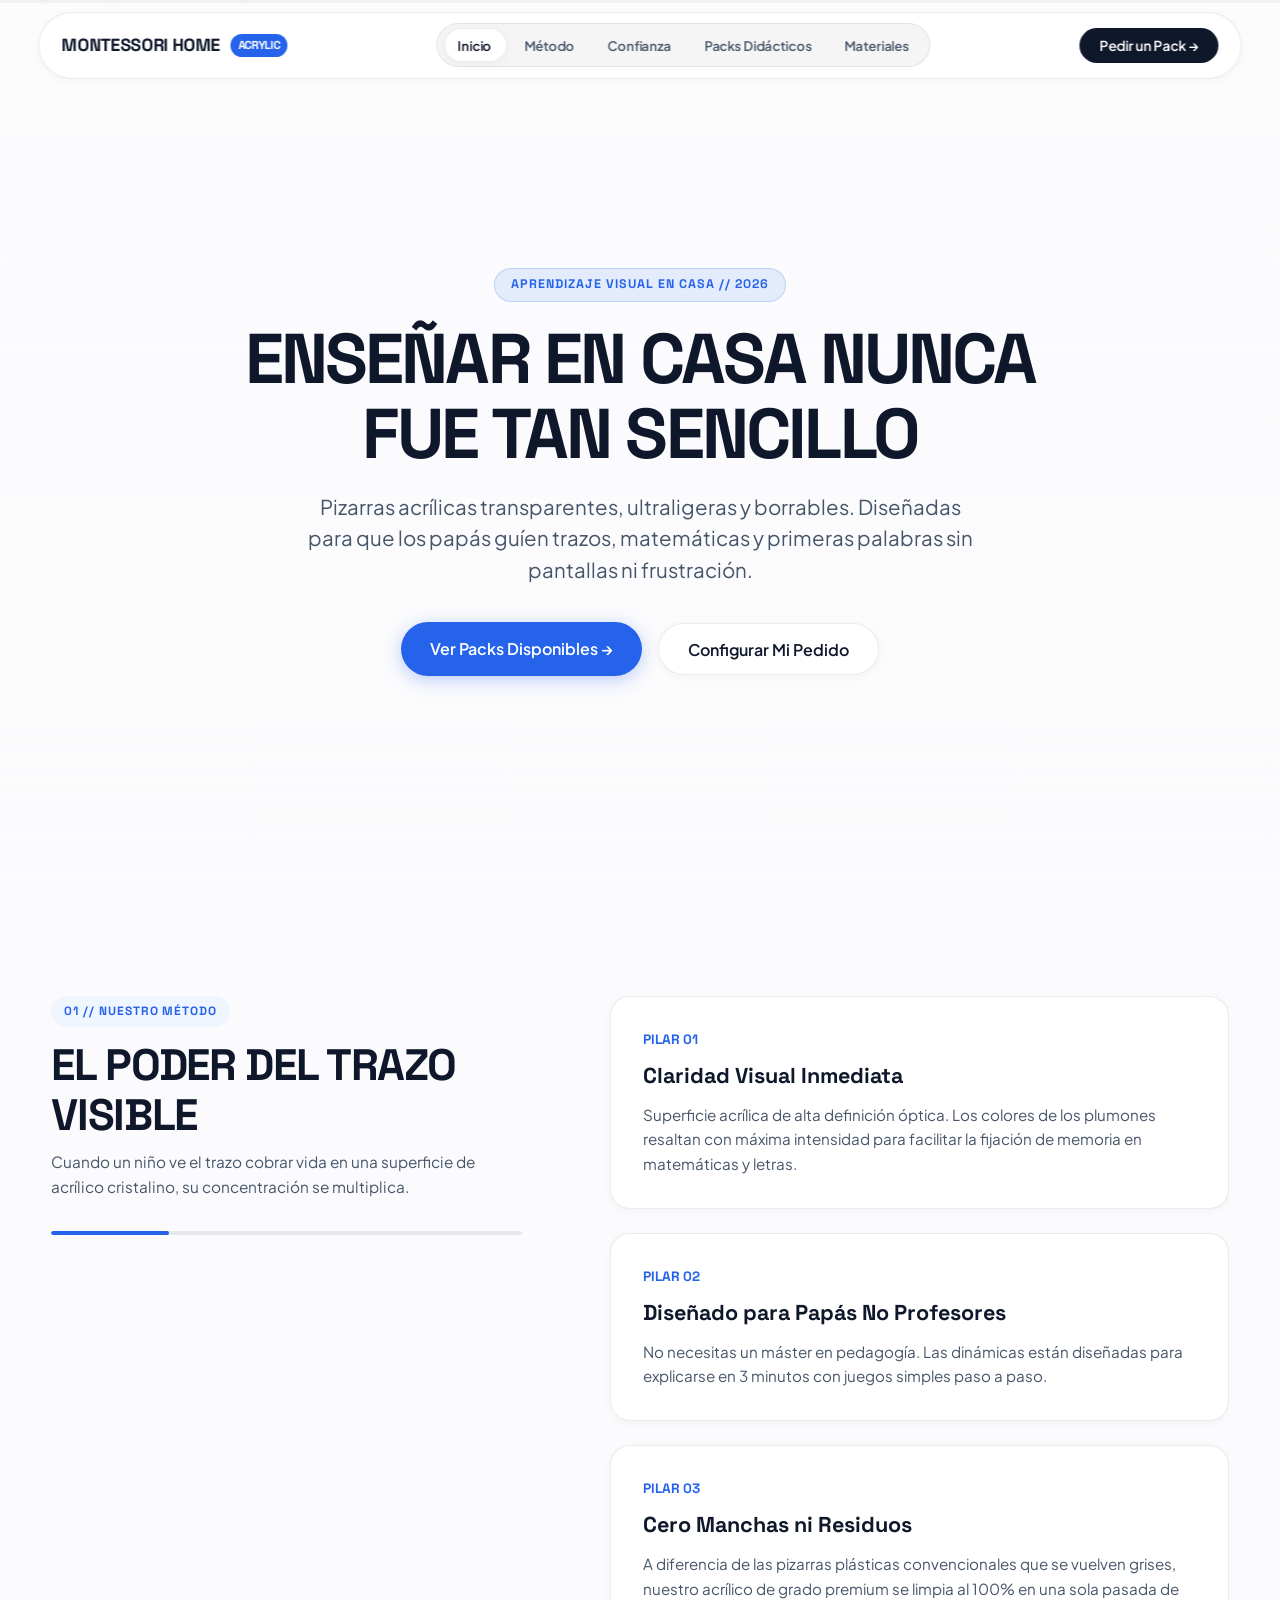
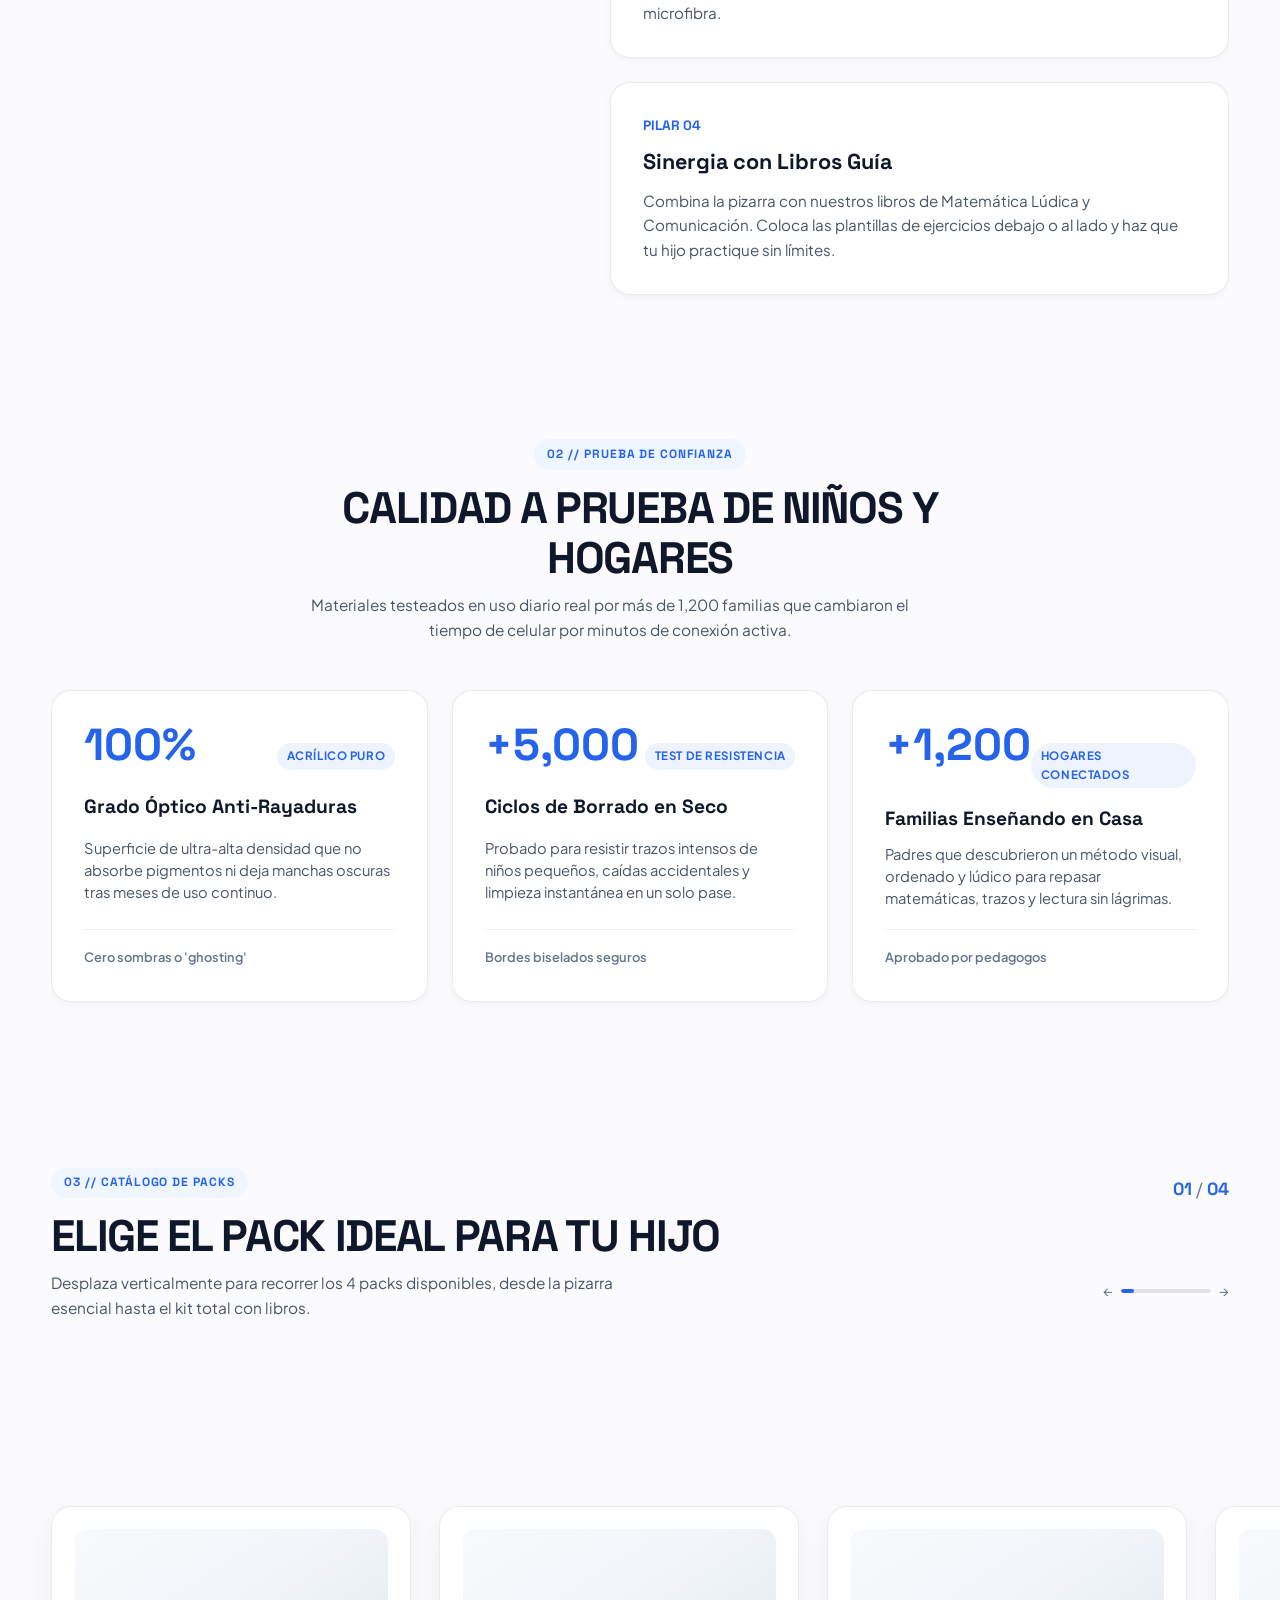
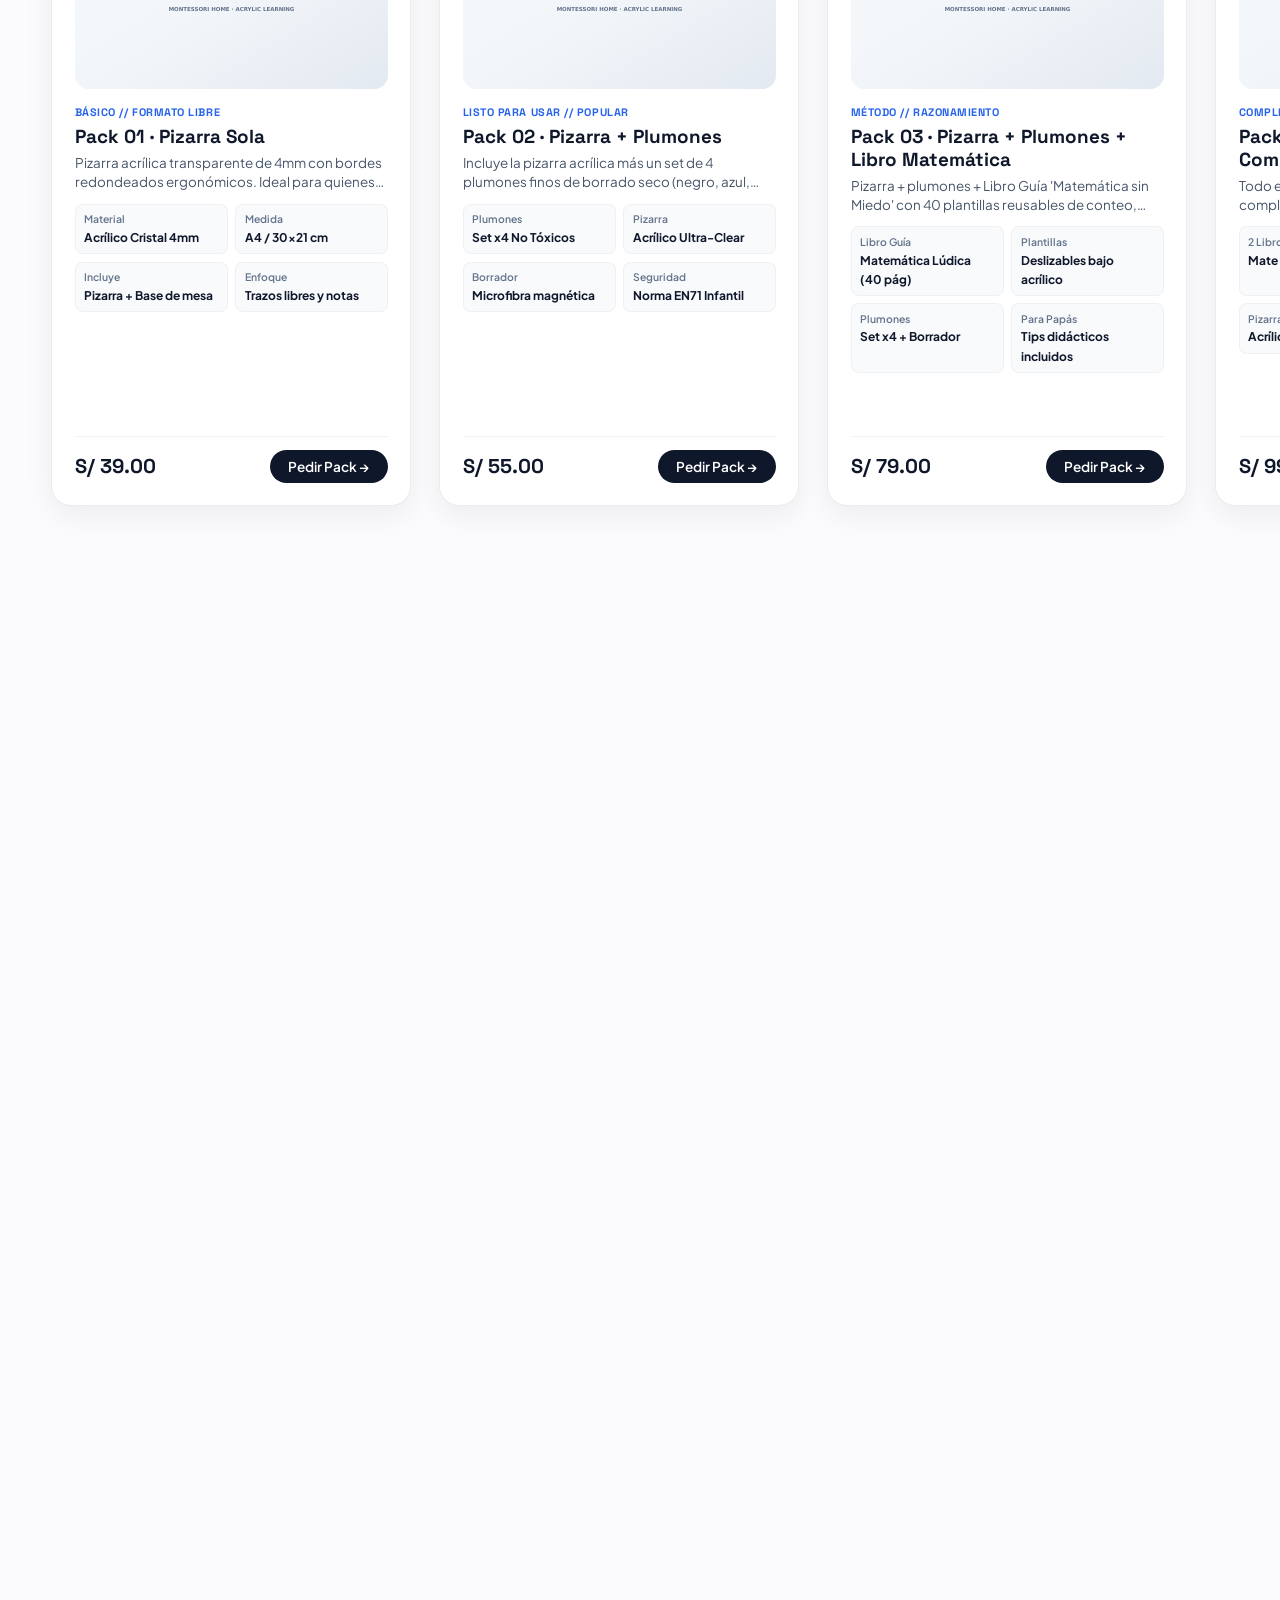
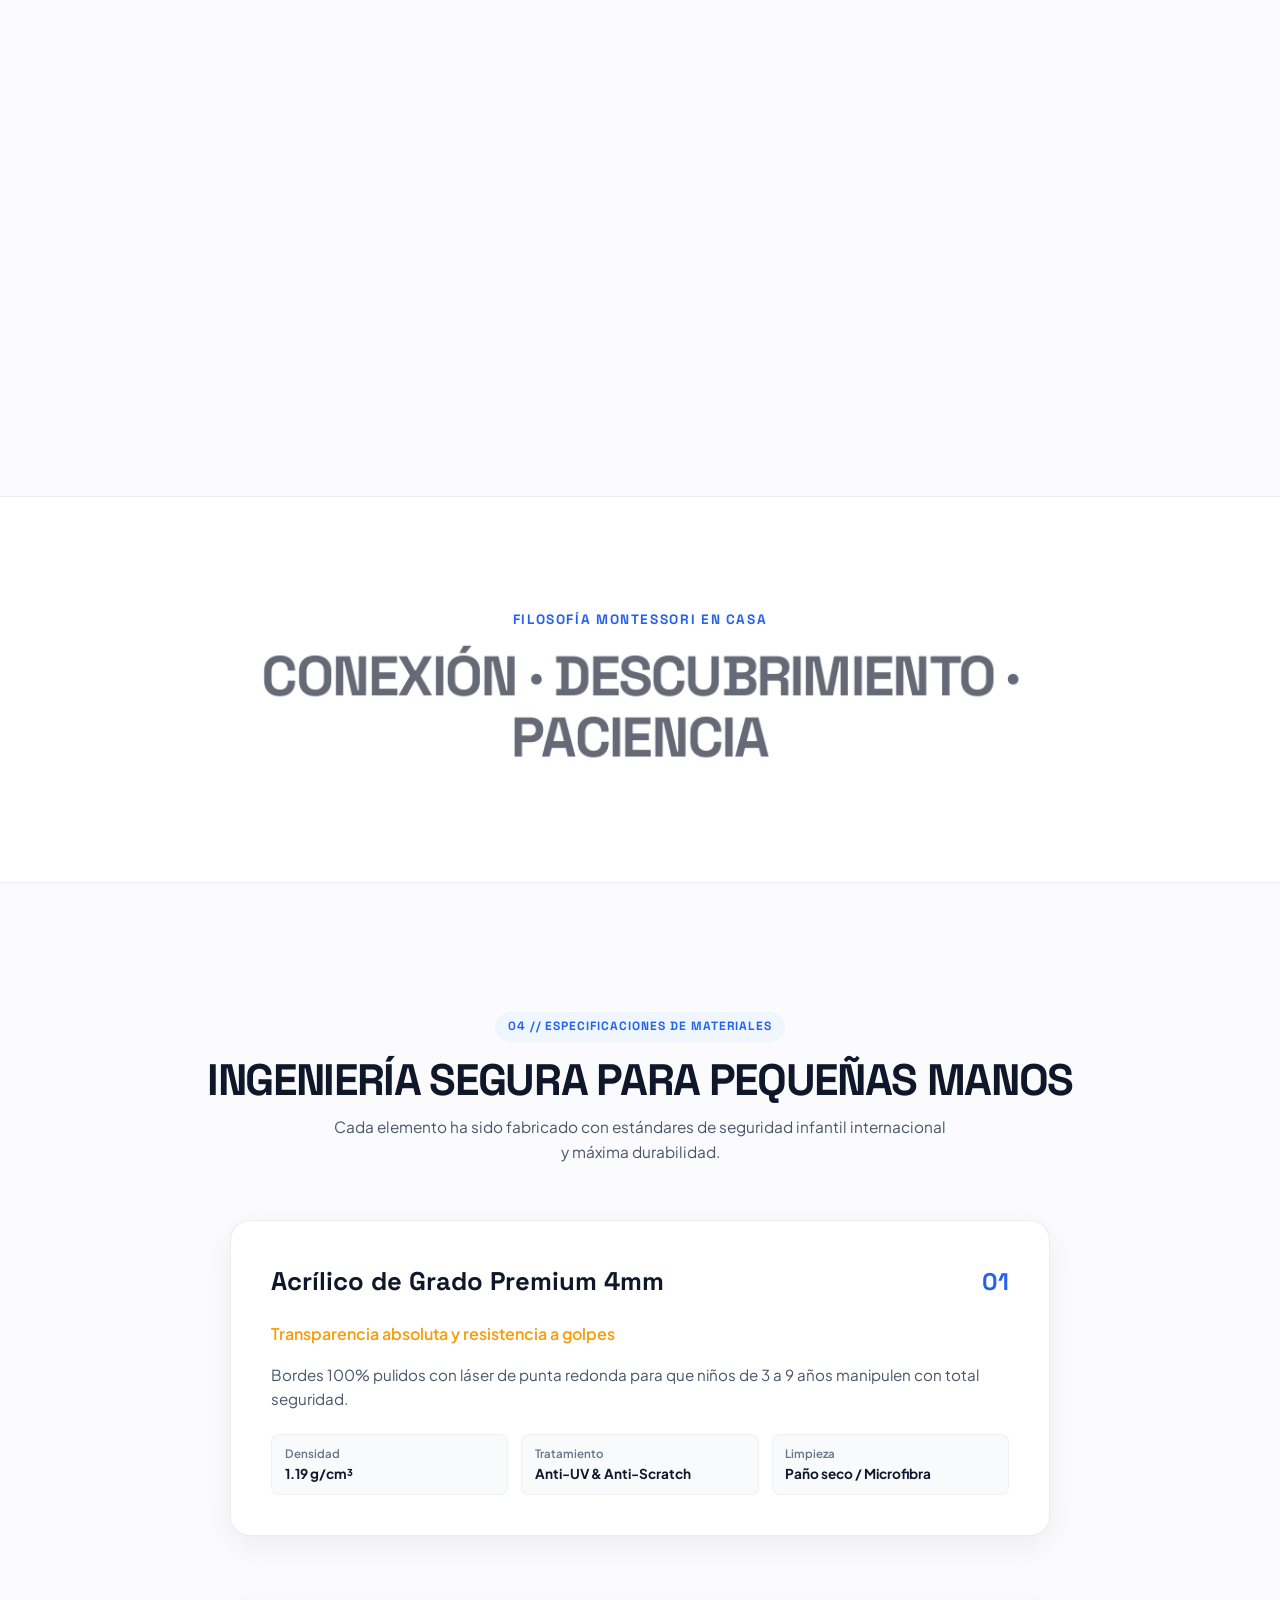
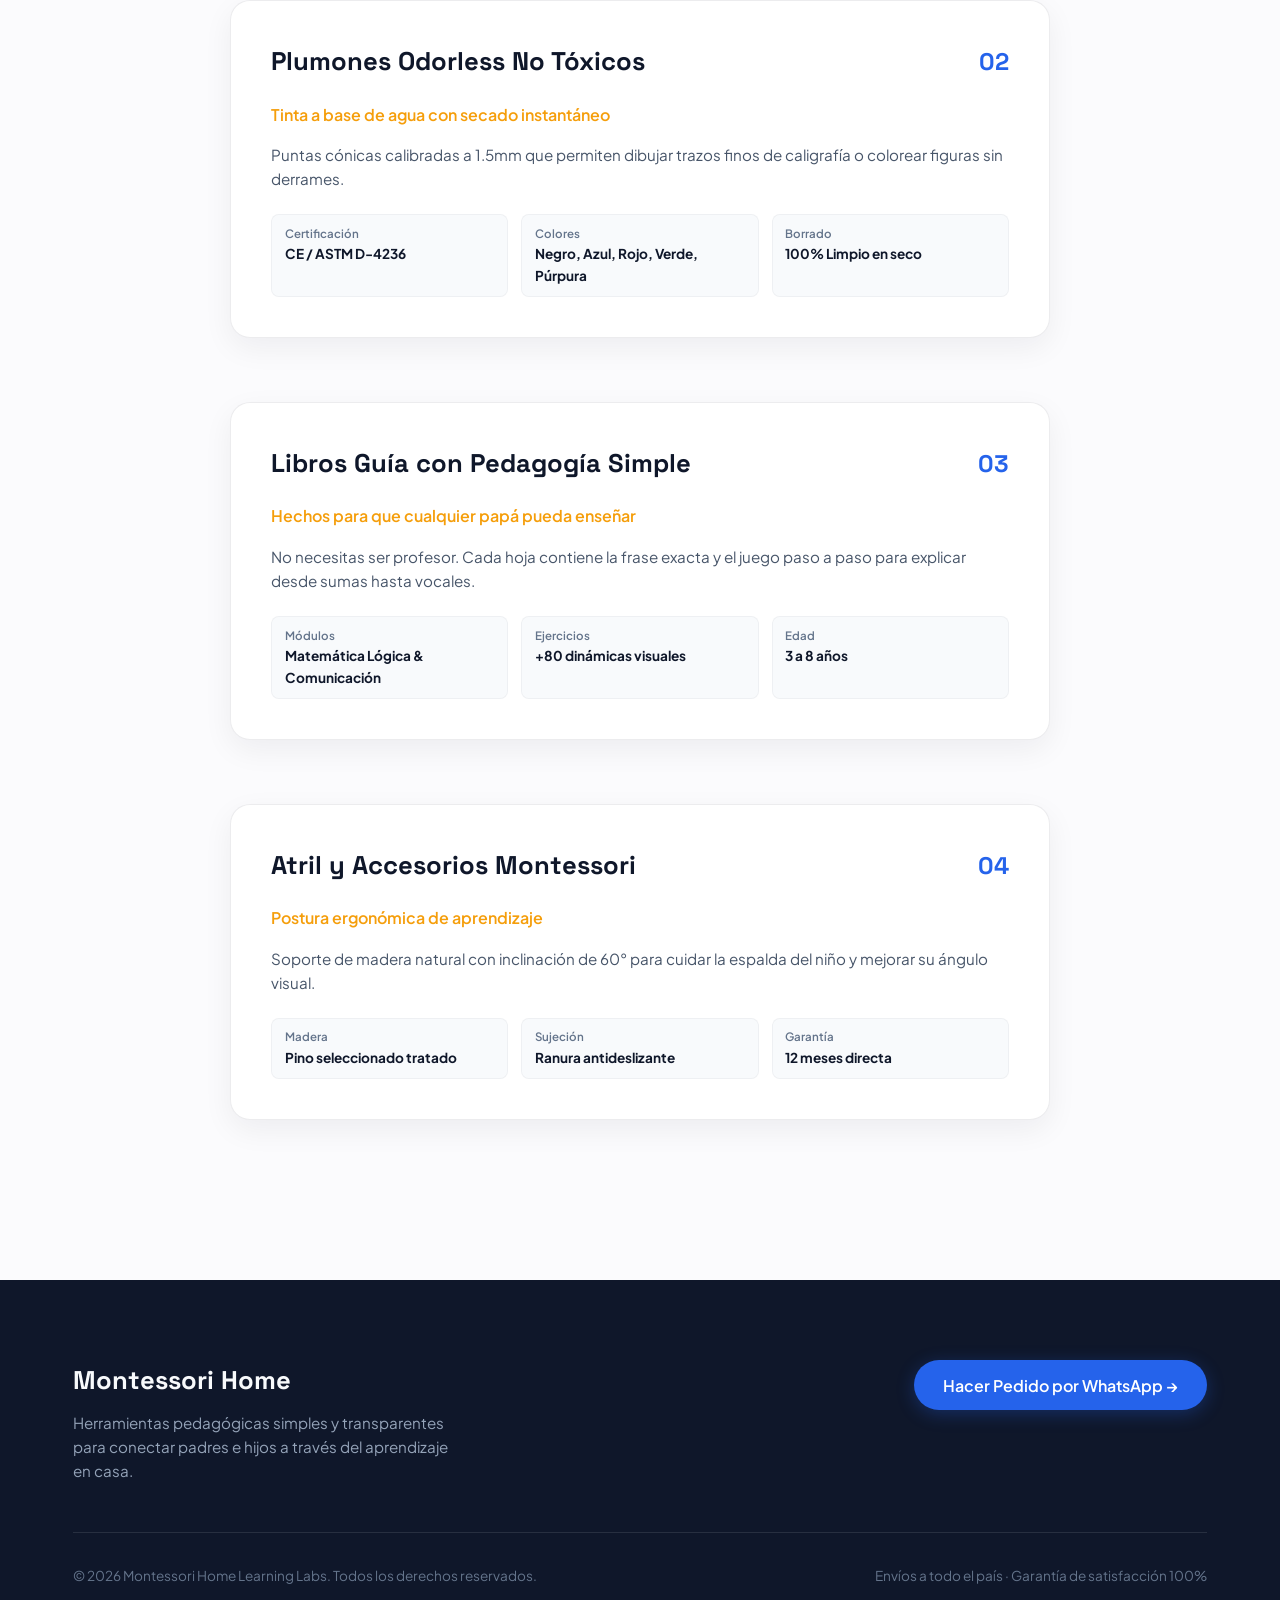
==== commit 7ffe73a0: "chore: sync updated scrollytelling builds (menu, animations and styles)" ====
--- a/01-pizarras-kids-learning/index.html
+++ b/01-pizarras-kids-learning/index.html
@@ -14,8 +14,8 @@
       pointer-events: none !important;
     }
   </style>
-  <script type="module" crossorigin src="./assets/index-EQf7r_Uq.js"></script>
-  <link rel="stylesheet" crossorigin href="./assets/index-CaHXuudS.css">
+  <script type="module" crossorigin src="./assets/index-BwX7dq6x.js"></script>
+  <link rel="stylesheet" crossorigin href="./assets/index-BInv2ia7.css">
 </head>
 <body>
   <!-- Micro Progress Bar -->
@@ -30,11 +30,13 @@
         <span>MONTESSORI HOME</span>
         <span class="logo-badge">ACRYLIC</span>
       </a>
-      <nav class="nav-links">
-        <a href="#manifesto-section">Método</a>
-        <a href="#proof-section">Confianza</a>
-        <a href="#showcase-wrapper">Packs Didácticos</a>
-        <a href="#stacking-section">Materiales</a>
+      <nav class="nav-links" id="site-nav">
+        <span class="nav-indicator" id="nav-indicator" aria-hidden="true"></span>
+        <a href="#hero-section" class="nav-link is-active">Inicio</a>
+        <a href="#manifesto-section" class="nav-link">Método</a>
+        <a href="#proof-section" class="nav-link">Confianza</a>
+        <a href="#showcase-section" class="nav-link">Packs Didácticos</a>
+        <a href="#stacking-section" class="nav-link">Materiales</a>
       </nav>
       <div class="header-actions">
         <button class="cta-button open-config-btn">
--- a/01-pizarras-kids-learning/assets/index-BInv2ia7.css
+++ b/01-pizarras-kids-learning/assets/index-BInv2ia7.css
@@ -0,0 +1 @@
+@import"https://fonts.googleapis.com/css2?family=Plus+Jakarta+Sans:wght@400;500;600;700;800&family=Space+Grotesk:wght@500;700&display=swap";:root{--bg-main: #fbfbfd;--bg-surface: #ffffff;--bg-surface-translucent: rgba(255, 255, 255, .82);--bg-surface-elevated: #f4f6fb;--text-primary: #0f172a;--text-secondary: #475569;--text-muted: #64748b;--text-inverse: #ffffff;--border-subtle: rgba(15, 23, 42, .08);--border-glass: rgba(255, 255, 255, .8);--border-focus: #2563eb;--accent-primary: #2563eb;--accent-primary-hover: #1d4ed8;--accent-secondary: #f59e0b;--accent-light: #eff6ff;--shadow-sm: 0 2px 8px rgba(15, 23, 42, .04);--shadow-md: 0 10px 30px rgba(15, 23, 42, .06);--shadow-lg: 0 20px 45px rgba(15, 23, 42, .09);--shadow-acrylic: 0 12px 35px rgba(37, 99, 235, .08), 0 1px 3px rgba(0, 0, 0, .05);--font-sans: "Plus Jakarta Sans", system-ui, -apple-system, sans-serif;--font-display: "Space Grotesk", "Plus Jakarta Sans", sans-serif;--radius-sm: 8px;--radius-md: 14px;--radius-lg: 20px;--radius-full: 9999px;--transition-smooth: cubic-bezier(.16, 1, .3, 1)}[data-theme=dark]{--bg-main: #0a0d14;--bg-surface: #111827;--bg-surface-translucent: rgba(17, 24, 39, .85);--bg-surface-elevated: #1e293b;--text-primary: #f8fafc;--text-secondary: #94a3b8;--text-muted: #64748b;--border-subtle: rgba(255, 255, 255, .1);--shadow-md: 0 10px 30px rgba(0, 0, 0, .4)}*,*:before,*:after{box-sizing:border-box;margin:0;padding:0}html,body{width:100%;max-width:100%;overflow-x:clip;position:relative;background-color:var(--bg-main);color:var(--text-primary);font-family:var(--font-sans);font-size:16px;line-height:1.6;-webkit-font-smoothing:antialiased;-moz-osx-font-smoothing:grayscale}main,header,footer,section{width:100%;max-width:100%;overflow-x:clip;position:relative}div,section,article,header,nav,main,footer{min-width:0}img{max-width:100%;height:auto;display:block}a{color:inherit;text-decoration:none}button{font-family:inherit;cursor:pointer;border:none;background:none}.header-progress-container{position:fixed;top:0;left:0;width:100%;height:3px;background:#0000000a;z-index:1000}.header-progress-bar{height:100%;width:0%;background:linear-gradient(90deg,var(--accent-primary),#60a5fa);transition:width .05s linear}.site-header{position:fixed;top:12px;left:50%;transform:translate(-50%);width:min(94%,1240px);z-index:900;background:var(--bg-surface-translucent);backdrop-filter:blur(14px);-webkit-backdrop-filter:blur(14px);border:1px solid var(--border-subtle);border-radius:var(--radius-full);box-shadow:var(--shadow-sm);padding:.65rem 1.4rem;transition:all .3s ease}.header-inner{display:flex;align-items:center;justify-content:space-between;gap:1rem}.brand-logo{display:flex;align-items:center;gap:.6rem;font-family:var(--font-display);font-weight:700;font-size:1.1rem;letter-spacing:-.02em;color:var(--text-primary)}.logo-badge{background:var(--accent-primary);color:#fff;font-size:.72rem;font-weight:800;padding:.15rem .5rem;border-radius:var(--radius-full)}.nav-links{position:relative;display:none;align-items:center;gap:.25rem;background:#0f172a0a;padding:.25rem .35rem;border-radius:var(--radius-full);border:1px solid var(--border-subtle)}@media (min-width: 768px){.nav-links{display:flex}}.nav-links a{position:relative;font-size:.82rem;font-weight:600;color:var(--text-secondary);text-decoration:none;letter-spacing:-.01em;padding:.4rem .9rem;border-radius:var(--radius-full);transition:color .25s ease;z-index:2}.nav-links a:hover,.nav-links a.is-active{color:var(--text-primary)}.nav-indicator{position:absolute;top:.25rem;left:0;height:calc(100% - .5rem);width:0;background:var(--bg-surface);border:1px solid rgba(15,23,42,.08);box-shadow:var(--shadow-sm);border-radius:var(--radius-full);pointer-events:none;z-index:1;transition:transform .35s cubic-bezier(.16,1,.3,1),width .35s cubic-bezier(.16,1,.3,1),opacity .3s ease;opacity:0}[data-theme=dark] .nav-links{background:#ffffff0d;border-color:#ffffff1a}[data-theme=dark] .nav-indicator{background:#ffffff1f;border-color:#ffffff2e;box-shadow:0 2px 10px #0000004d}.cta-button{background:var(--text-primary);color:var(--text-inverse);padding:.55rem 1.25rem;border-radius:var(--radius-full);font-size:.86rem;font-weight:600;transition:all .2s ease;white-space:nowrap}.cta-button:hover{background:var(--accent-primary);transform:translateY(-1px)}.btn-text-mobile{display:none}.section-tag{display:inline-block;font-family:var(--font-display);font-size:.75rem;font-weight:700;letter-spacing:.08em;text-transform:uppercase;color:var(--accent-primary);background:var(--accent-light);padding:.35rem .8rem;border-radius:var(--radius-full);margin-bottom:.8rem}.section-title{font-family:var(--font-display);font-size:clamp(1.8rem,3.5vw,2.75rem);font-weight:700;line-height:1.15;letter-spacing:-.03em;color:var(--text-primary)}.section-desc{font-size:clamp(.95rem,1.2vw,1.1rem);color:var(--text-secondary);max-width:620px;margin-top:.6rem}.hero-section{position:relative;min-height:100vh;min-height:100dvh;display:flex;align-items:center;justify-content:center;padding:clamp(6rem,12vh,8rem) 1.5rem 4rem;overflow:hidden}.hero-backdrop{position:absolute;top:0;right:0;bottom:0;left:0;z-index:1;overflow:hidden}.hero-bg-img{width:100%;height:100%;object-fit:cover;transform:scale(1.05)}.hero-gradient-overlay{position:absolute;top:0;right:0;bottom:0;left:0;background:linear-gradient(to bottom,#fbfbfdd9,#fbfbfdb8 40%,#fbfbfdf5 85%,#fbfbfd);-webkit-backdrop-filter:blur(2px);backdrop-filter:blur(2px)}.hero-content{position:relative;z-index:2;max-width:860px;text-align:center;margin:0 auto}.hero-badge{display:inline-block;font-family:var(--font-display);font-size:.78rem;font-weight:700;letter-spacing:.08em;color:var(--accent-primary);background:#2563eb1a;border:1px solid rgba(37,99,235,.2);padding:.4rem 1rem;border-radius:var(--radius-full);margin-bottom:1.25rem}.hero-title{font-family:var(--font-display);font-size:clamp(2.3rem,5.5vw,4.4rem);font-weight:800;line-height:1.06;letter-spacing:-.04em;color:var(--text-primary);margin-bottom:1.25rem;-webkit-hyphens:none;hyphens:none;word-break:normal}.hero-subtitle{font-size:clamp(1.05rem,1.6vw,1.28rem);color:var(--text-secondary);line-height:1.55;max-width:680px;margin:0 auto 2.2rem}.hero-actions{display:flex;align-items:center;justify-content:center;gap:1rem;flex-wrap:wrap}.btn-primary{display:inline-flex;align-items:center;gap:.5rem;background:var(--accent-primary);color:#fff;padding:.9rem 1.8rem;border-radius:var(--radius-full);font-size:1rem;font-weight:600;box-shadow:0 4px 18px #2563eb4d;transition:all .2s ease}.btn-primary:hover{background:var(--accent-primary-hover);transform:translateY(-2px);box-shadow:0 8px 24px #2563eb66}.btn-secondary{display:inline-flex;align-items:center;background:var(--bg-surface);color:var(--text-primary);border:1px solid var(--border-subtle);padding:.9rem 1.8rem;border-radius:var(--radius-full);font-size:1rem;font-weight:600;box-shadow:var(--shadow-sm);transition:all .2s ease}.btn-secondary:hover{border-color:var(--text-primary);transform:translateY(-2px)}.manifesto-section{width:min(92%,1240px);margin:4rem auto;display:grid;grid-template-columns:1fr 1.25fr;gap:clamp(2rem,5vw,4rem);padding:2rem 0}.manifesto-sticky-col{position:sticky;top:100px;height:fit-content;padding-right:1.5rem}.indicator-bar{width:100%;height:4px;background:#0f172a14;border-radius:var(--radius-full);margin-top:2rem;overflow:hidden}.indicator-fill{width:25%;height:100%;background:var(--accent-primary);border-radius:var(--radius-full);transition:width .1s ease-out}.manifesto-scroll-col{display:flex;flex-direction:column;gap:1.5rem}.manifesto-card{background:var(--bg-surface);border:1px solid var(--border-subtle);border-radius:var(--radius-lg);padding:clamp(1.5rem,2.5vw,2.2rem);box-shadow:var(--shadow-sm);transition:transform .3s ease,box-shadow .3s ease}.manifesto-card:hover{transform:translateY(-3px);box-shadow:var(--shadow-md)}.manifesto-card-num{font-family:var(--font-display);font-size:.85rem;font-weight:700;color:var(--accent-primary);margin-bottom:.5rem}.manifesto-card-title{font-family:var(--font-display);font-size:1.35rem;font-weight:700;color:var(--text-primary);margin-bottom:.6rem}.manifesto-card-desc{font-size:.95rem;color:var(--text-secondary);line-height:1.6}.proof-section{width:min(92%,1240px);margin:5rem auto;padding:2rem 0}.proof-header{text-align:center;max-width:680px;margin:0 auto 3rem}.proof-grid{display:grid;grid-template-columns:repeat(auto-fit,minmax(min(100%,300px),1fr));gap:1.5rem}.proof-card{background:var(--bg-surface);border:1px solid var(--border-subtle);border-radius:var(--radius-lg);padding:2rem;box-shadow:var(--shadow-sm);display:flex;flex-direction:column;justify-content:space-between;transition:transform .3s ease}.proof-card:hover{transform:translateY(-4px);box-shadow:var(--shadow-acrylic)}.proof-metric-top{display:flex;align-items:baseline;justify-content:space-between;margin-bottom:1rem}.proof-number{font-family:var(--font-display);font-size:clamp(2.2rem,3.5vw,3rem);font-weight:800;color:var(--accent-primary);line-height:1}.proof-badge{font-size:.72rem;font-weight:700;letter-spacing:.05em;background:#2563eb14;color:var(--accent-primary);padding:.25rem .6rem;border-radius:var(--radius-full)}.proof-card-title{font-family:var(--font-display);font-size:1.2rem;font-weight:700;margin-bottom:.5rem}.proof-card-desc{font-size:.92rem;color:var(--text-secondary);line-height:1.5;margin-bottom:1.25rem}.proof-card-footer{border-top:1px solid rgba(15,23,42,.06);padding-top:.8rem}.proof-footer-tag{font-size:.8rem;font-weight:600;color:var(--text-muted)}.showcase-section{width:100%;padding-top:clamp(3rem,6vh,5rem);position:relative}.showcase-header{width:min(92%,1240px);margin:0 auto clamp(2rem,4vh,3.5rem)}.showcase-header-top{display:flex;align-items:center;justify-content:space-between}.showcase-counter{font-family:var(--font-display);font-size:1.1rem;font-weight:700;color:var(--accent-primary);display:flex;align-items:center;gap:.25rem}.showcase-counter-divider{color:var(--text-muted);font-weight:400}.showcase-instruction{display:flex;align-items:center;justify-content:space-between;gap:1rem;flex-wrap:wrap}.showcase-drag-hint{display:inline-flex;align-items:center;gap:.5rem}.hint-track{width:90px;height:4px;background:#0f172a1a;border-radius:var(--radius-full);overflow:hidden;position:relative}#showcase-progress-pill{position:absolute;left:0;top:0;height:100%;width:25%;background:var(--accent-primary);border-radius:var(--radius-full);transition:width .1s linear}.hint-arrow{font-size:.85rem;color:var(--text-muted)}.showcase-wrapper{position:relative;min-height:100vh;min-height:100dvh;display:flex;align-items:center;justify-content:center;padding:1.5rem 0;overflow:hidden}.showcase-track{display:flex;gap:1.75rem;padding-left:max(4vw,calc((100vw - 1240px)/2));padding-right:clamp(4rem,16vw,15rem);will-change:transform}.showcase-card{flex:0 0 clamp(290px,30vw,360px);background:var(--bg-surface);border:1px solid var(--border-subtle);border-radius:var(--radius-lg);padding:1.4rem;box-shadow:var(--shadow-md);display:flex;flex-direction:column;height:clamp(490px,78vh,600px);transition:transform .25s ease}.showcase-card:hover{transform:translateY(-4px)}.card-media{width:100%;height:clamp(120px,18vh,160px);border-radius:var(--radius-md);overflow:hidden;background:#f1f5f9;margin-bottom:.9rem}.showcase-card-img{width:100%;height:100%;object-fit:cover}.card-body{display:flex;flex-direction:column;flex:1}.card-badge{font-family:var(--font-display);font-size:.68rem;font-weight:700;letter-spacing:.05em;color:var(--accent-primary);margin-bottom:.3rem}.card-title{font-family:var(--font-display);font-size:1.18rem;font-weight:700;line-height:1.2;margin-bottom:.35rem}.card-desc{font-size:.84rem;color:var(--text-secondary);line-height:1.4;display:-webkit-box;-webkit-line-clamp:2;-webkit-box-orient:vertical;overflow:hidden;margin-bottom:.75rem}.card-specs-container{display:grid;grid-template-columns:repeat(auto-fit,minmax(min(100%,115px),1fr));gap:.45rem;margin-bottom:.75rem}.spec-box{background:#f8fafc;border:1px solid rgba(15,23,42,.04);padding:.4rem .55rem;border-radius:var(--radius-sm)}.spec-box-label{display:block;font-size:.65rem;font-weight:600;color:var(--text-muted)}.spec-box-val{display:block;font-size:.75rem;font-weight:700;color:var(--text-primary)}.card-footer-row{margin-top:auto;display:flex;align-items:center;justify-content:space-between;padding-top:.8rem;border-top:1px solid rgba(15,23,42,.06)}.card-price{font-family:var(--font-display);font-size:1.25rem;font-weight:800;color:var(--text-primary)}.card-btn{background:var(--text-primary);color:#fff;padding:.5rem 1.15rem;border-radius:var(--radius-full);font-size:.85rem;font-weight:600;transition:background .2s ease}.card-btn:hover{background:var(--accent-primary)}.zoom-section{width:100%;padding:7rem 1.5rem;background:#fff;border-top:1px solid var(--border-subtle);border-bottom:1px solid var(--border-subtle);text-align:center;overflow:hidden}.zoom-container{max-width:900px;margin:0 auto}.zoom-tagline{font-family:var(--font-display);font-size:.85rem;font-weight:700;letter-spacing:.12em;color:var(--accent-primary);margin-bottom:.8rem}.zoom-title{font-family:var(--font-display);font-size:clamp(1.8rem,4.5vw,3.6rem);font-weight:800;line-height:1.1;letter-spacing:-.03em;color:var(--text-primary);will-change:transform,opacity}.stacking-cards-section{width:min(92%,1240px);margin:6rem auto;padding:2rem 0}.stacking-header{text-align:center;margin-bottom:3.5rem}.stacking-container{display:flex;flex-direction:column;gap:2rem;max-width:820px;margin:0 auto}.stack-card{position:sticky;top:calc(100px + var(--i, 0) * 25px);background:var(--bg-surface);border:1px solid var(--border-subtle);border-radius:var(--radius-lg);padding:clamp(1.8rem,3.5vw,2.5rem);box-shadow:var(--shadow-md);margin-bottom:2rem}.stack-card-header{display:flex;align-items:baseline;justify-content:space-between;margin-bottom:.8rem}.stack-card-num{font-family:var(--font-display);font-size:1.5rem;font-weight:800;color:var(--accent-primary)}.stack-card-title{font-family:var(--font-display);font-size:clamp(1.3rem,2vw,1.7rem);font-weight:700;color:var(--text-primary);margin-bottom:.4rem}.stack-card-tagline{font-size:1rem;color:var(--accent-secondary);font-weight:600;margin-bottom:1rem}.stack-card-highlight{font-size:.95rem;color:var(--text-secondary);line-height:1.6;margin-bottom:1.4rem}.stack-specs-grid{display:grid;grid-template-columns:repeat(auto-fit,minmax(min(100%,160px),1fr));gap:.8rem}.stack-spec-item{background:#f8fafc;padding:.6rem .8rem;border-radius:var(--radius-sm);border:1px solid rgba(15,23,42,.04)}.stack-spec-label{display:block;font-size:.72rem;font-weight:600;color:var(--text-muted)}.stack-spec-val{display:block;font-size:.85rem;font-weight:700;color:var(--text-primary)}.site-footer{background:#0f172a;color:#f8fafc;padding:5rem 1.5rem 2.5rem;margin-top:4rem}.footer-inner{width:min(92%,1240px);margin:0 auto}.footer-top{display:flex;justify-content:space-between;align-items:flex-start;gap:2.5rem;flex-wrap:wrap;padding-bottom:3rem;border-bottom:1px solid rgba(255,255,255,.1)}.footer-brand h3{font-family:var(--font-display);font-size:1.6rem;font-weight:700;margin-bottom:.6rem}.footer-brand p{color:#94a3b8;max-width:380px;font-size:.95rem}.footer-cta{display:flex;gap:1rem;flex-wrap:wrap}.footer-bottom{display:flex;justify-content:space-between;align-items:center;padding-top:2rem;font-size:.85rem;color:#64748b;flex-wrap:wrap;gap:1rem}.config-modal{position:fixed;top:0;right:0;bottom:0;left:0;z-index:2000;display:flex;align-items:center;justify-content:center;padding:1.5rem}.config-modal.is-active{display:flex!important;visibility:visible!important;opacity:1!important;pointer-events:auto!important}.modal-backdrop{position:absolute;top:0;right:0;bottom:0;left:0;background:#0f172a99;-webkit-backdrop-filter:blur(6px);backdrop-filter:blur(6px)}.modal-panel{position:relative;z-index:2;background:var(--bg-surface);width:min(100%,540px);max-height:90vh;overflow-y:auto;border-radius:var(--radius-lg);padding:2.2rem;box-shadow:var(--shadow-lg);border:1px solid var(--border-subtle)}.modal-close{position:absolute;top:1.2rem;right:1.2rem;font-size:1.6rem;color:var(--text-muted);line-height:1;transition:color .2s}.modal-close:hover{color:var(--text-primary)}.modal-title{font-family:var(--font-display);font-size:1.4rem;font-weight:700;margin-bottom:.5rem}.modal-desc{font-size:.9rem;color:var(--text-secondary);margin-bottom:1.5rem}.pack-select-grid{display:grid;grid-template-columns:1fr;gap:.8rem;margin-bottom:1.5rem}.pack-option-card{border:1px solid var(--border-subtle);border-radius:var(--radius-md);padding:.9rem 1.1rem;cursor:pointer;display:flex;align-items:center;justify-content:space-between;transition:all .2s}.pack-option-card:hover,.pack-option-card.is-selected{border-color:var(--accent-primary);background:#2563eb0a}.pack-opt-name{font-weight:700;font-size:.92rem}.pack-opt-price{font-family:var(--font-display);font-weight:800;color:var(--accent-primary)}.modal-whatsapp-btn{width:100%;display:flex;align-items:center;justify-content:center;gap:.6rem;background:#25d366;color:#fff;padding:.85rem;border-radius:var(--radius-full);font-weight:700;font-size:.95rem;transition:filter .2s}.modal-whatsapp-btn:hover{filter:brightness(1.05)}@media (max-width: 768px){.nav-links,.btn-text-desktop{display:none}.btn-text-mobile{display:inline}.manifesto-section{grid-template-columns:1fr;gap:2rem}.manifesto-sticky-col{position:relative;top:0;padding-right:0}.hero-actions{flex-direction:column;width:100%}.btn-primary,.btn-secondary{width:100%;justify-content:center}.stack-card{position:relative;top:0!important;margin-bottom:1.25rem}}
